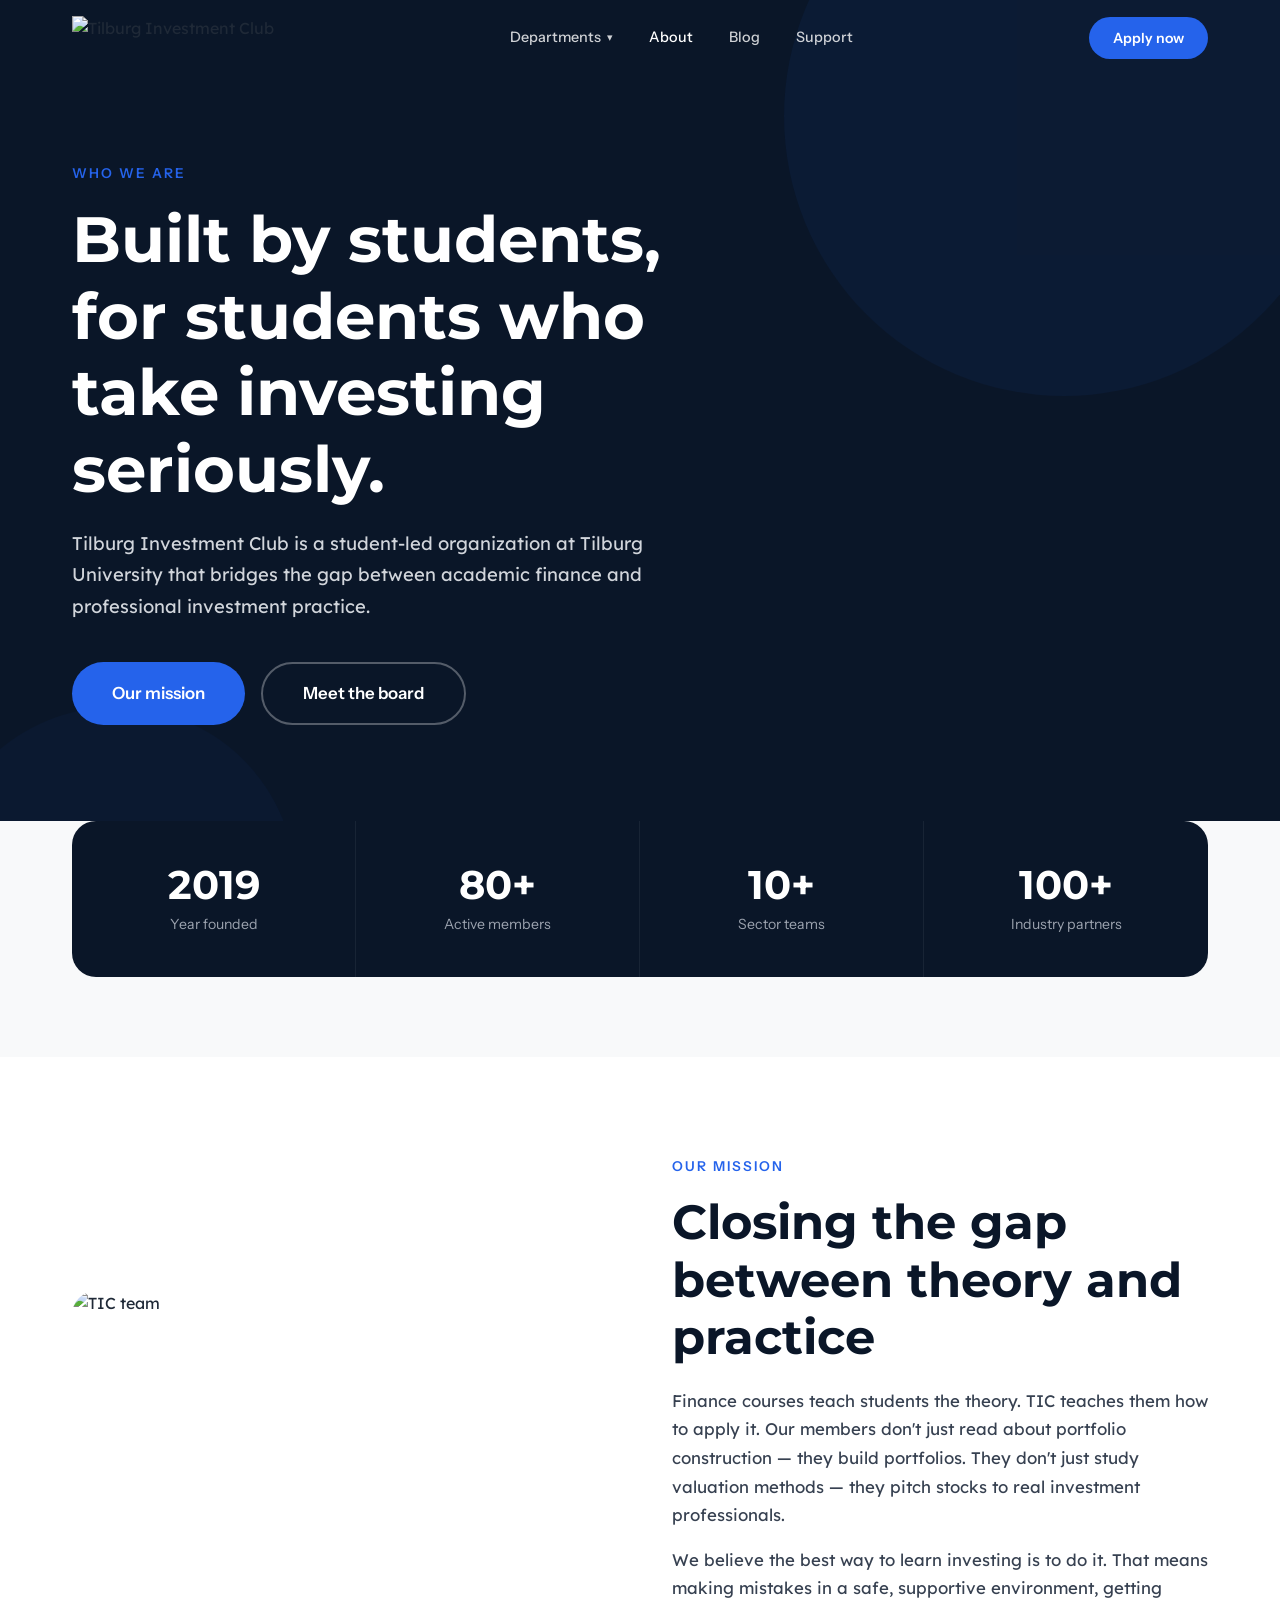
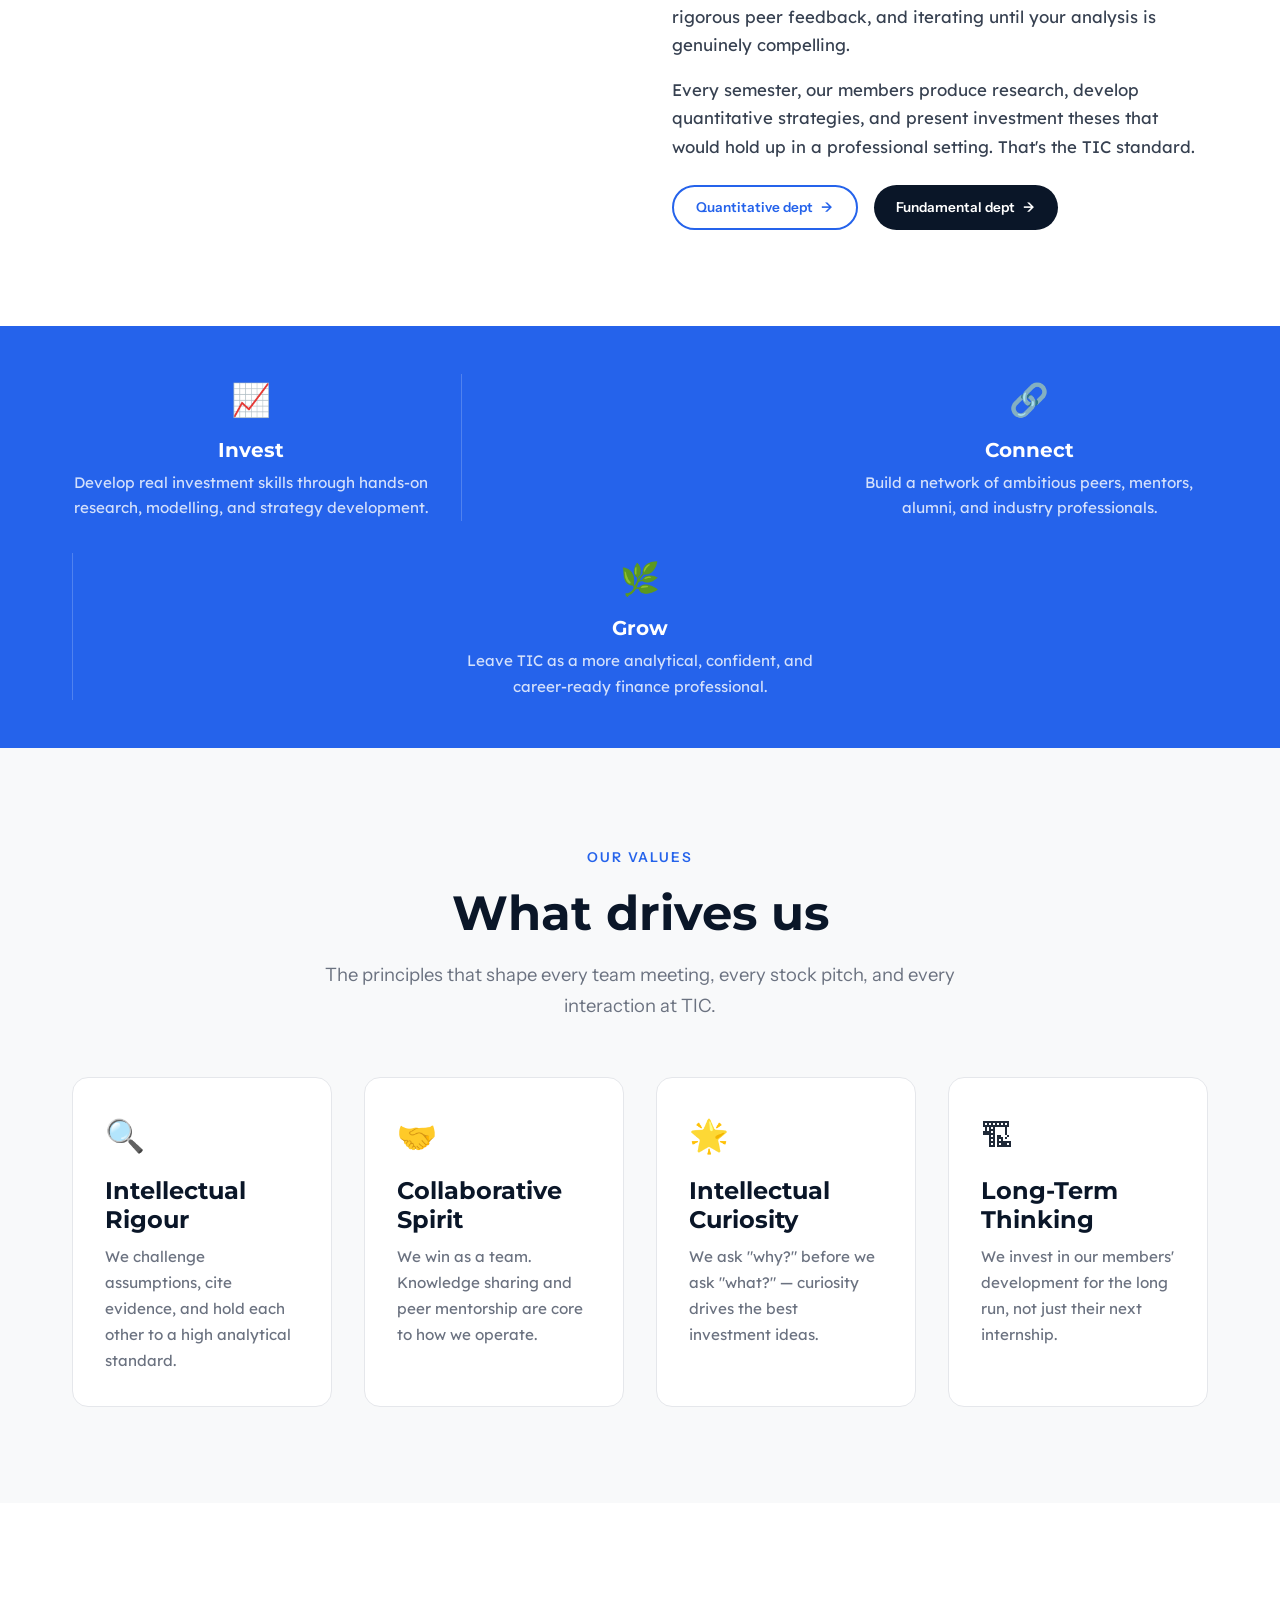
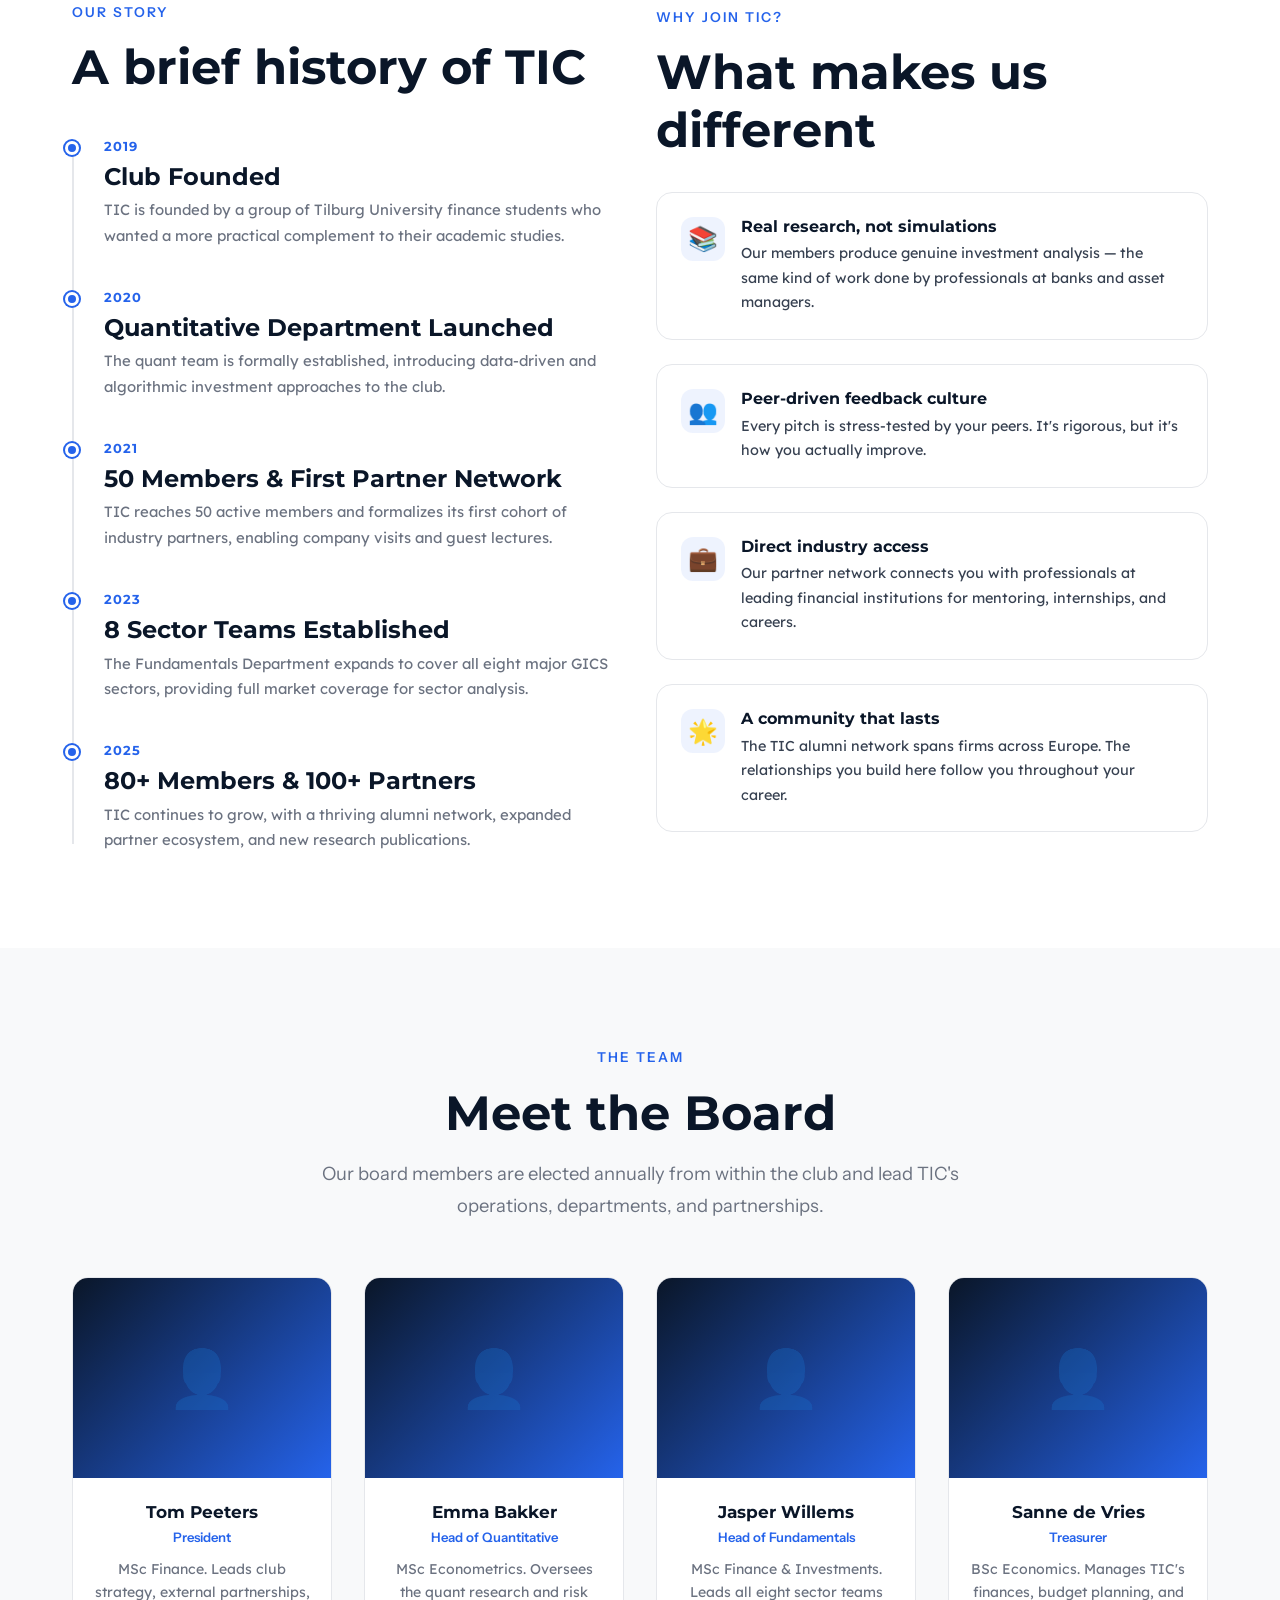
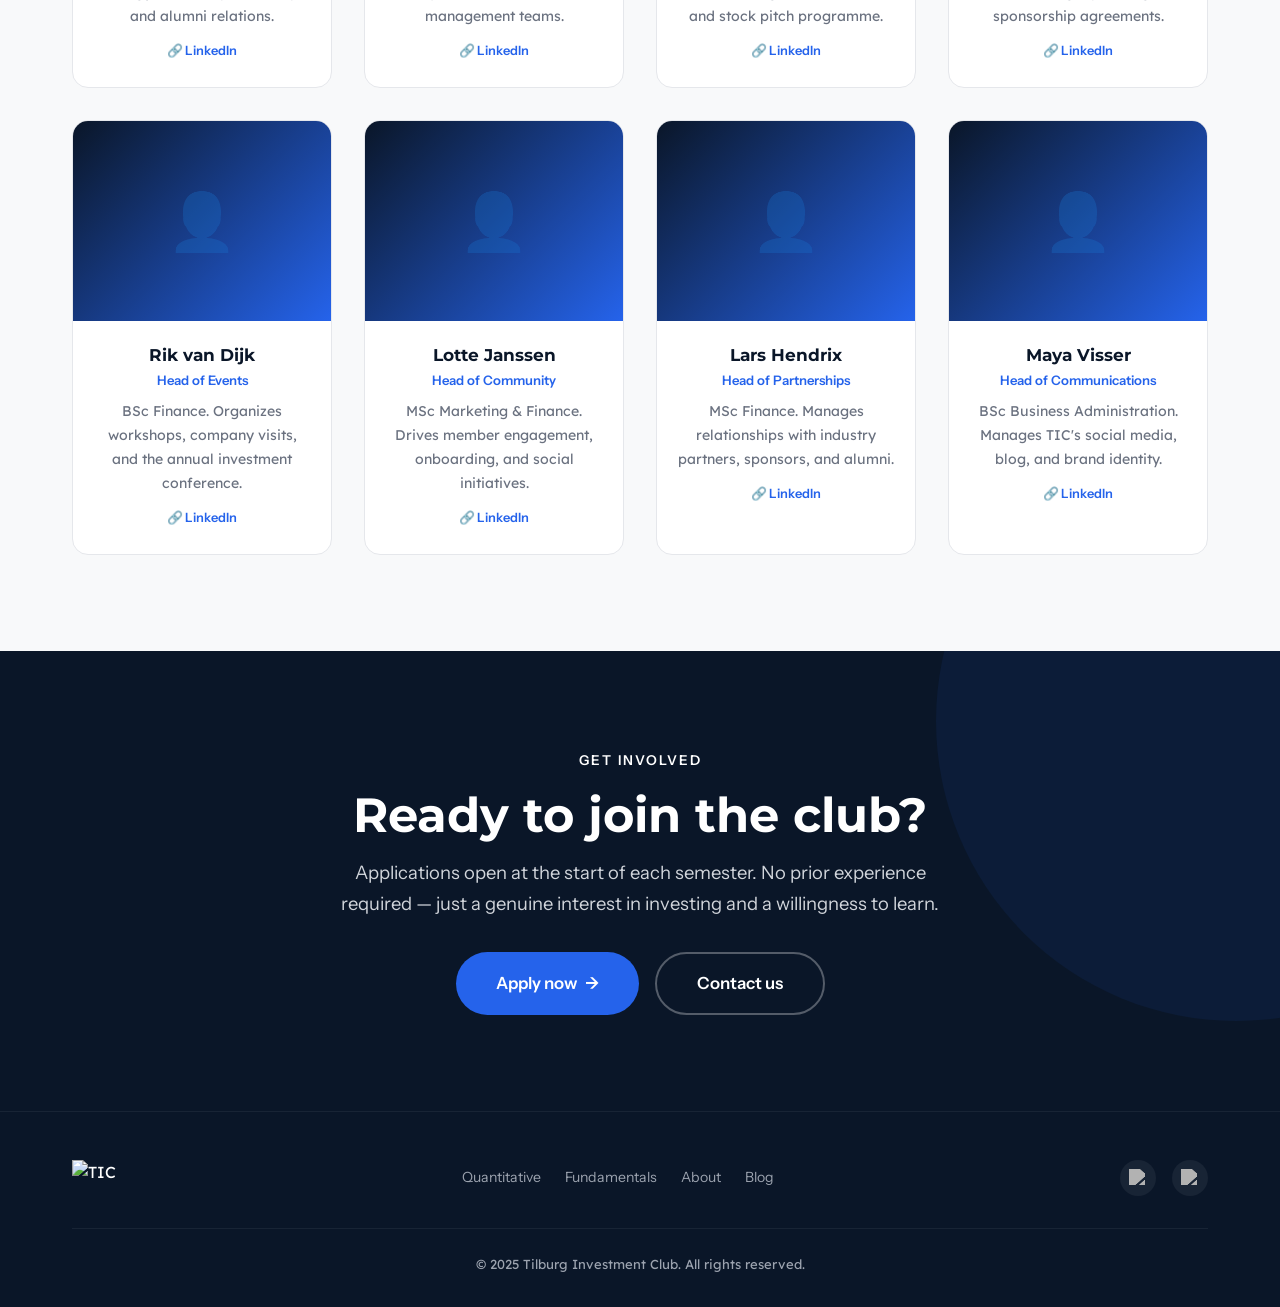
==== about.html @ bc1959e9 "initial website commit" ====
<!DOCTYPE html>
<html lang="en">
<head>
  <meta charset="UTF-8">
  <meta name="viewport" content="width=device-width, initial-scale=1.0">
  <title>About - Tilburg Investment Club</title>
  <meta name="description" content="Learn about Tilburg Investment Club — our mission, values, history, and the board that runs TIC.">
  <link rel="preconnect" href="https://fonts.googleapis.com">
  <link rel="preconnect" href="https://fonts.gstatic.com" crossorigin>
  <link href="https://fonts.googleapis.com/css2?family=Instrument+Sans:wght@400;500;600;700&family=Lexend:wght@300;400;500;600;700&family=Montserrat:wght@400;500;600;700;800;900&display=swap" rel="stylesheet">
  <link rel="stylesheet" href="css/style.css">
  <style>
    /* About-specific */
    .about-hero {
      padding: 10rem 0 6rem;
      background: var(--color-primary);
      position: relative;
      overflow: hidden;
    }
    .about-hero::before {
      content: '';
      position: absolute;
      top: -20%; right: -5%;
      width: 560px; height: 560px;
      border-radius: 50%;
      background: rgba(37,99,235,0.06);
    }
    .about-hero::after {
      content: '';
      position: absolute;
      bottom: -30%; left: -5%;
      width: 360px; height: 360px;
      border-radius: 50%;
      background: rgba(37,99,235,0.04);
    }
    .about-hero .container { position: relative; z-index: 2; }
    .about-hero h1 { color: #fff; max-width: 700px; margin-bottom: 1.25rem; }
    .about-hero .lead { color: var(--color-text-on-dark); font-size: 1.15rem; max-width: 600px; }

    /* Mission strip */
    .mission-strip {
      background: var(--color-accent);
      padding: 3rem 0;
    }
    .mission-grid {
      display: grid;
      grid-template-columns: repeat(3, 1fr);
      gap: 2rem;
    }
    .mission-item {
      text-align: center;
    }
    .mission-item h3 {
      color: #fff;
      font-size: 1.25rem;
      margin-bottom: 0.5rem;
    }
    .mission-item p {
      color: rgba(255,255,255,0.8);
      font-size: 0.95rem;
    }
    .mission-divider {
      width: 1px;
      background: rgba(255,255,255,0.2);
    }

    /* Values */
    .value-card {
      background: var(--color-white);
      border-radius: var(--radius-lg);
      padding: 2rem;
      border: 1px solid var(--color-border);
      transition: all var(--transition);
    }
    .value-card:hover {
      transform: translateY(-3px);
      box-shadow: var(--shadow-lg);
      border-color: rgba(37,99,235,0.15);
    }
    .value-icon {
      font-size: 2rem;
      margin-bottom: 1rem;
    }
    .value-card h4 { margin-bottom: 0.6rem; }
    .value-card p { font-size: 0.95rem; color: var(--color-mid-gray); }

    /* Timeline */
    .timeline {
      position: relative;
      padding-left: 2rem;
    }
    .timeline::before {
      content: '';
      position: absolute;
      left: 0;
      top: 8px;
      bottom: 8px;
      width: 2px;
      background: var(--color-border);
    }
    .timeline-item {
      position: relative;
      padding-bottom: 2.5rem;
    }
    .timeline-item:last-child { padding-bottom: 0; }
    .timeline-dot {
      position: absolute;
      left: -2.45rem;
      top: 4px;
      width: 14px; height: 14px;
      border-radius: 50%;
      background: var(--color-accent);
      border: 3px solid var(--color-white);
      box-shadow: 0 0 0 2px var(--color-accent);
    }
    .timeline-year {
      font-family: var(--font-heading);
      font-size: 0.8rem;
      font-weight: 700;
      text-transform: uppercase;
      letter-spacing: 1px;
      color: var(--color-accent);
      margin-bottom: 0.35rem;
    }
    .timeline-item h4 { margin-bottom: 0.35rem; }
    .timeline-item p { font-size: 0.93rem; color: var(--color-mid-gray); }

    /* Board / Team grid */
    .board-card {
      background: var(--color-white);
      border-radius: var(--radius-lg);
      overflow: hidden;
      border: 1px solid var(--color-border);
      transition: all var(--transition);
      text-align: center;
    }
    .board-card:hover {
      transform: translateY(-4px);
      box-shadow: var(--shadow-xl);
    }
    .board-card-avatar {
      width: 100%;
      height: 200px;
      object-fit: cover;
      background: linear-gradient(135deg, var(--color-primary) 0%, var(--color-accent) 100%);
      display: flex;
      align-items: center;
      justify-content: center;
      font-size: 3.5rem;
      color: rgba(255,255,255,0.3);
    }
    .board-card-body {
      padding: 1.5rem 1.25rem;
    }
    .board-card-body h4 {
      margin-bottom: 0.3rem;
      font-size: 1.05rem;
    }
    .board-card-role {
      font-family: var(--font-ui);
      font-size: 0.82rem;
      font-weight: 600;
      color: var(--color-accent);
      margin-bottom: 0.6rem;
    }
    .board-card-body p {
      font-size: 0.88rem;
      color: var(--color-mid-gray);
    }
    .board-card-linkedin {
      display: inline-flex;
      align-items: center;
      gap: 0.4rem;
      font-family: var(--font-ui);
      font-size: 0.8rem;
      font-weight: 600;
      color: var(--color-accent);
      margin-top: 0.75rem;
      transition: color var(--transition);
    }
    .board-card-linkedin:hover { color: var(--color-accent-hover); }

    /* Stats row */
    .stats-row {
      display: grid;
      grid-template-columns: repeat(4, 1fr);
      gap: 0;
      background: var(--color-primary);
      border-radius: var(--radius-xl);
      overflow: hidden;
    }
    .stat-cell {
      padding: 2.5rem 2rem;
      text-align: center;
      border-right: 1px solid rgba(255,255,255,0.06);
    }
    .stat-cell:last-child { border-right: none; }
    .stat-cell h2 {
      color: #fff;
      font-size: 2.5rem;
      margin-bottom: 0.3rem;
    }
    .stat-cell p {
      font-family: var(--font-ui);
      font-size: 0.88rem;
      color: var(--color-text-light);
    }

    /* FAQ on about page */
    .about-faq-grid {
      display: grid;
      grid-template-columns: 1fr 1fr;
      gap: 2rem;
      align-items: start;
    }

    @media (max-width: 900px) {
      .mission-grid { grid-template-columns: 1fr; gap: 1.5rem; }
      .mission-divider { display: none; }
      .about-faq-grid { grid-template-columns: 1fr; }
      .stats-row { grid-template-columns: repeat(2, 1fr); }
      .stat-cell:nth-child(2) { border-right: none; }
      .stat-cell:nth-child(3) { border-top: 1px solid rgba(255,255,255,0.06); }
    }
    @media (max-width: 600px) {
      .stats-row { grid-template-columns: 1fr; }
      .stat-cell { border-right: none; border-bottom: 1px solid rgba(255,255,255,0.06); }
      .stat-cell:last-child { border-bottom: none; }
    }
  </style>
</head>
<body>

  <!-- Navigation -->
  <nav class="navbar scrolled">
    <div class="container">
      <a href="index.html" class="nav-logo">
        <img src="https://cdn.prod.website-files.com/695e2df7ee8dd9038d569d1b/69770d801072a12ac28bad9b_6bf71abe8759c9ac8caada21c4812571_TIC%20logo%20transparent%20BG.png" alt="Tilburg Investment Club">
      </a>
      <ul class="nav-menu">
        <li class="nav-item">
          <a href="#" class="nav-link">Departments <span class="chevron">&#9662;</span></a>
          <div class="nav-dropdown">
            <div class="dropdown-grid">
              <div class="dropdown-category">
                <div class="dropdown-category-title">Quantitative</div>
                <a href="quantitative.html" class="dropdown-link"><span class="icon">&#128202;</span> Risk Management</a>
                <a href="quantitative.html" class="dropdown-link"><span class="icon">&#128300;</span> Research Hub</a>
              </div>
              <div class="dropdown-category">
                <div class="dropdown-category-title">Fundamental</div>
                <a href="fundamentals.html" class="dropdown-link"><span class="icon">&#127981;</span> Sector Focus</a>
                <a href="fundamentals.html" class="dropdown-link"><span class="icon">&#128200;</span> Stock Pitches</a>
              </div>
              <div class="dropdown-category">
                <div class="dropdown-category-title">Community</div>
                <a href="#" class="dropdown-link"><span class="icon">&#127891;</span> Events</a>
                <a href="#" class="dropdown-link"><span class="icon">&#129309;</span> Membership</a>
              </div>
            </div>
          </div>
        </li>
        <li class="nav-item"><a href="about.html" class="nav-link" style="color:#fff;">About</a></li>
        <li class="nav-item"><a href="blog.html" class="nav-link">Blog</a></li>
        <li class="nav-item"><a href="#" class="nav-link">Support</a></li>
      </ul>
      <div class="nav-actions"><a href="#" class="btn-apply">Apply now</a></div>
      <div class="nav-toggle"><span></span><span></span><span></span></div>
    </div>
  </nav>

  <!-- Hero -->
  <section class="about-hero">
    <div class="container">
      <span class="section-label">Who We Are</span>
      <h1>Built by students, for students who take investing seriously.</h1>
      <p class="lead">Tilburg Investment Club is a student-led organization at Tilburg University that bridges the gap between academic finance and professional investment practice.</p>
      <div style="display:flex; gap:1rem; margin-top:2.5rem; flex-wrap:wrap;">
        <a href="#mission" class="btn btn-primary btn-lg">Our mission</a>
        <a href="#board" class="btn btn-secondary btn-lg">Meet the board</a>
      </div>
    </div>
  </section>

  <!-- Stats row -->
  <section style="padding: 0 0 5rem; background: var(--color-off-white);">
    <div class="container">
      <div class="stats-row">
        <div class="stat-cell">
          <h2>2019</h2>
          <p>Year founded</p>
        </div>
        <div class="stat-cell">
          <h2>80+</h2>
          <p>Active members</p>
        </div>
        <div class="stat-cell">
          <h2>10+</h2>
          <p>Sector teams</p>
        </div>
        <div class="stat-cell">
          <h2>100+</h2>
          <p>Industry partners</p>
        </div>
      </div>
    </div>
  </section>

  <!-- Mission -->
  <section id="mission" class="section">
    <div class="container">
      <div class="dept-overview">
        <div class="dept-overview-img">
          <img src="https://cdn.prod.website-files.com/695e2df7ee8dd9038d569d1b/695e2eaf0eece2474b3d7df4_aaaabefd-ebed-4f27-95ed-2439e6781f04.avif" alt="TIC team">
        </div>
        <div class="dept-overview-text">
          <span class="section-label">Our Mission</span>
          <h2>Closing the gap between theory and practice</h2>
          <p>Finance courses teach students the theory. TIC teaches them how to apply it. Our members don't just read about portfolio construction — they build portfolios. They don't just study valuation methods — they pitch stocks to real investment professionals.</p>
          <p>We believe the best way to learn investing is to do it. That means making mistakes in a safe, supportive environment, getting rigorous peer feedback, and iterating until your analysis is genuinely compelling.</p>
          <p>Every semester, our members produce research, develop quantitative strategies, and present investment theses that would hold up in a professional setting. That's the TIC standard.</p>
          <div style="display:flex; gap:1rem; margin-top:1.5rem;">
            <a href="quantitative.html" class="btn btn-outline btn-sm">Quantitative dept <span class="arrow">&rarr;</span></a>
            <a href="fundamentals.html" class="btn btn-dark btn-sm">Fundamental dept <span class="arrow">&rarr;</span></a>
          </div>
        </div>
      </div>
    </div>
  </section>

  <!-- Mission pillars -->
  <section class="mission-strip">
    <div class="container">
      <div class="mission-grid">
        <div class="mission-item">
          <div style="font-size:2rem; margin-bottom:0.75rem;">&#128200;</div>
          <h3>Invest</h3>
          <p>Develop real investment skills through hands-on research, modelling, and strategy development.</p>
        </div>
        <div class="mission-divider"></div>
        <div class="mission-item">
          <div style="font-size:2rem; margin-bottom:0.75rem;">&#128279;</div>
          <h3>Connect</h3>
          <p>Build a network of ambitious peers, mentors, alumni, and industry professionals.</p>
        </div>
        <div class="mission-divider"></div>
        <div class="mission-item">
          <div style="font-size:2rem; margin-bottom:0.75rem;">&#127807;</div>
          <h3>Grow</h3>
          <p>Leave TIC as a more analytical, confident, and career-ready finance professional.</p>
        </div>
      </div>
    </div>
  </section>

  <!-- Values -->
  <section class="section" style="background: var(--color-off-white);">
    <div class="container">
      <div class="section-header text-center">
        <span class="section-label">Our Values</span>
        <h2>What drives us</h2>
        <p class="subtitle" style="margin: 1rem auto 0;">The principles that shape every team meeting, every stock pitch, and every interaction at TIC.</p>
      </div>
      <div class="grid-4">
        <div class="value-card">
          <div class="value-icon">&#128269;</div>
          <h4>Intellectual Rigour</h4>
          <p>We challenge assumptions, cite evidence, and hold each other to a high analytical standard.</p>
        </div>
        <div class="value-card">
          <div class="value-icon">&#129309;</div>
          <h4>Collaborative Spirit</h4>
          <p>We win as a team. Knowledge sharing and peer mentorship are core to how we operate.</p>
        </div>
        <div class="value-card">
          <div class="value-icon">&#127775;</div>
          <h4>Intellectual Curiosity</h4>
          <p>We ask "why?" before we ask "what?" — curiosity drives the best investment ideas.</p>
        </div>
        <div class="value-card">
          <div class="value-icon">&#127959;</div>
          <h4>Long-Term Thinking</h4>
          <p>We invest in our members' development for the long run, not just their next internship.</p>
        </div>
      </div>
    </div>
  </section>

  <!-- History / Timeline -->
  <section class="section">
    <div class="container">
      <div class="about-faq-grid">
        <div>
          <span class="section-label">Our Story</span>
          <h2 style="margin-bottom:2.5rem;">A brief history of TIC</h2>
          <div class="timeline">
            <div class="timeline-item">
              <div class="timeline-dot"></div>
              <div class="timeline-year">2019</div>
              <h4>Club Founded</h4>
              <p>TIC is founded by a group of Tilburg University finance students who wanted a more practical complement to their academic studies.</p>
            </div>
            <div class="timeline-item">
              <div class="timeline-dot"></div>
              <div class="timeline-year">2020</div>
              <h4>Quantitative Department Launched</h4>
              <p>The quant team is formally established, introducing data-driven and algorithmic investment approaches to the club.</p>
            </div>
            <div class="timeline-item">
              <div class="timeline-dot"></div>
              <div class="timeline-year">2021</div>
              <h4>50 Members &amp; First Partner Network</h4>
              <p>TIC reaches 50 active members and formalizes its first cohort of industry partners, enabling company visits and guest lectures.</p>
            </div>
            <div class="timeline-item">
              <div class="timeline-dot"></div>
              <div class="timeline-year">2023</div>
              <h4>8 Sector Teams Established</h4>
              <p>The Fundamentals Department expands to cover all eight major GICS sectors, providing full market coverage for sector analysis.</p>
            </div>
            <div class="timeline-item">
              <div class="timeline-dot"></div>
              <div class="timeline-year">2025</div>
              <h4>80+ Members &amp; 100+ Partners</h4>
              <p>TIC continues to grow, with a thriving alumni network, expanded partner ecosystem, and new research publications.</p>
            </div>
          </div>
        </div>
        <div>
          <span class="section-label" style="margin-top: 0.5rem; display:block;">Why Join TIC?</span>
          <h2 style="margin-bottom: 2rem;">What makes us different</h2>
          <div style="display:flex; flex-direction:column; gap:1.5rem;">
            <div class="feature-card" style="padding: 1.5rem;">
              <div style="display:flex; gap:1rem; align-items:flex-start;">
                <div class="icon-box" style="flex-shrink:0; width:44px; height:44px;">&#128218;</div>
                <div>
                  <h4 style="font-size:1rem; margin-bottom:0.35rem;">Real research, not simulations</h4>
                  <p style="font-size:0.9rem; margin:0;">Our members produce genuine investment analysis — the same kind of work done by professionals at banks and asset managers.</p>
                </div>
              </div>
            </div>
            <div class="feature-card" style="padding: 1.5rem;">
              <div style="display:flex; gap:1rem; align-items:flex-start;">
                <div class="icon-box" style="flex-shrink:0; width:44px; height:44px;">&#128101;</div>
                <div>
                  <h4 style="font-size:1rem; margin-bottom:0.35rem;">Peer-driven feedback culture</h4>
                  <p style="font-size:0.9rem; margin:0;">Every pitch is stress-tested by your peers. It's rigorous, but it's how you actually improve.</p>
                </div>
              </div>
            </div>
            <div class="feature-card" style="padding: 1.5rem;">
              <div style="display:flex; gap:1rem; align-items:flex-start;">
                <div class="icon-box" style="flex-shrink:0; width:44px; height:44px;">&#128188;</div>
                <div>
                  <h4 style="font-size:1rem; margin-bottom:0.35rem;">Direct industry access</h4>
                  <p style="font-size:0.9rem; margin:0;">Our partner network connects you with professionals at leading financial institutions for mentoring, internships, and careers.</p>
                </div>
              </div>
            </div>
            <div class="feature-card" style="padding: 1.5rem;">
              <div style="display:flex; gap:1rem; align-items:flex-start;">
                <div class="icon-box" style="flex-shrink:0; width:44px; height:44px;">&#127775;</div>
                <div>
                  <h4 style="font-size:1rem; margin-bottom:0.35rem;">A community that lasts</h4>
                  <p style="font-size:0.9rem; margin:0;">The TIC alumni network spans firms across Europe. The relationships you build here follow you throughout your career.</p>
                </div>
              </div>
            </div>
          </div>
        </div>
      </div>
    </div>
  </section>

  <!-- Board -->
  <section id="board" class="section" style="background: var(--color-off-white);">
    <div class="container">
      <div class="section-header text-center">
        <span class="section-label">The Team</span>
        <h2>Meet the Board</h2>
        <p class="subtitle" style="margin:1rem auto 0;">Our board members are elected annually from within the club and lead TIC's operations, departments, and partnerships.</p>
      </div>
      <div class="grid-4">
        <div class="board-card">
          <div class="board-card-avatar">&#128100;</div>
          <div class="board-card-body">
            <h4>Tom Peeters</h4>
            <div class="board-card-role">President</div>
            <p>MSc Finance. Leads club strategy, external partnerships, and alumni relations.</p>
            <a href="#" class="board-card-linkedin">&#128279; LinkedIn</a>
          </div>
        </div>
        <div class="board-card">
          <div class="board-card-avatar">&#128100;</div>
          <div class="board-card-body">
            <h4>Emma Bakker</h4>
            <div class="board-card-role">Head of Quantitative</div>
            <p>MSc Econometrics. Oversees the quant research and risk management teams.</p>
            <a href="#" class="board-card-linkedin">&#128279; LinkedIn</a>
          </div>
        </div>
        <div class="board-card">
          <div class="board-card-avatar">&#128100;</div>
          <div class="board-card-body">
            <h4>Jasper Willems</h4>
            <div class="board-card-role">Head of Fundamentals</div>
            <p>MSc Finance &amp; Investments. Leads all eight sector teams and stock pitch programme.</p>
            <a href="#" class="board-card-linkedin">&#128279; LinkedIn</a>
          </div>
        </div>
        <div class="board-card">
          <div class="board-card-avatar">&#128100;</div>
          <div class="board-card-body">
            <h4>Sanne de Vries</h4>
            <div class="board-card-role">Treasurer</div>
            <p>BSc Economics. Manages TIC's finances, budget planning, and sponsorship agreements.</p>
            <a href="#" class="board-card-linkedin">&#128279; LinkedIn</a>
          </div>
        </div>
        <div class="board-card">
          <div class="board-card-avatar">&#128100;</div>
          <div class="board-card-body">
            <h4>Rik van Dijk</h4>
            <div class="board-card-role">Head of Events</div>
            <p>BSc Finance. Organizes workshops, company visits, and the annual investment conference.</p>
            <a href="#" class="board-card-linkedin">&#128279; LinkedIn</a>
          </div>
        </div>
        <div class="board-card">
          <div class="board-card-avatar">&#128100;</div>
          <div class="board-card-body">
            <h4>Lotte Janssen</h4>
            <div class="board-card-role">Head of Community</div>
            <p>MSc Marketing &amp; Finance. Drives member engagement, onboarding, and social initiatives.</p>
            <a href="#" class="board-card-linkedin">&#128279; LinkedIn</a>
          </div>
        </div>
        <div class="board-card">
          <div class="board-card-avatar">&#128100;</div>
          <div class="board-card-body">
            <h4>Lars Hendrix</h4>
            <div class="board-card-role">Head of Partnerships</div>
            <p>MSc Finance. Manages relationships with industry partners, sponsors, and alumni.</p>
            <a href="#" class="board-card-linkedin">&#128279; LinkedIn</a>
          </div>
        </div>
        <div class="board-card">
          <div class="board-card-avatar">&#128100;</div>
          <div class="board-card-body">
            <h4>Maya Visser</h4>
            <div class="board-card-role">Head of Communications</div>
            <p>BSc Business Administration. Manages TIC's social media, blog, and brand identity.</p>
            <a href="#" class="board-card-linkedin">&#128279; LinkedIn</a>
          </div>
        </div>
      </div>
    </div>
  </section>

  <!-- Contact / Join CTA -->
  <section class="section cta-section text-white">
    <div class="container">
      <div class="cta-content text-center">
        <span class="section-label">Get Involved</span>
        <h2>Ready to join the club?</h2>
        <p class="subtitle" style="margin:0.75rem auto 0;">Applications open at the start of each semester. No prior experience required — just a genuine interest in investing and a willingness to learn.</p>
        <div style="display:flex; gap:1rem; justify-content:center; margin-top:2rem; flex-wrap:wrap;">
          <a href="#" class="btn btn-primary btn-lg">Apply now <span class="arrow">&rarr;</span></a>
          <a href="mailto:tilburginvestmentclub@gmail.com" class="btn btn-secondary btn-lg">Contact us</a>
        </div>
      </div>
    </div>
  </section>

  <!-- Footer -->
  <footer class="footer text-white">
    <div class="container">
      <div class="footer-content">
        <a href="index.html" class="footer-logo">
          <img src="https://cdn.prod.website-files.com/695e2df7ee8dd9038d569d1b/69770d801072a12ac28bad9b_6bf71abe8759c9ac8caada21c4812571_TIC%20logo%20transparent%20BG.png" alt="TIC">
        </a>
        <div class="footer-links">
          <a href="quantitative.html">Quantitative</a>
          <a href="fundamentals.html">Fundamentals</a>
          <a href="about.html">About</a>
          <a href="blog.html">Blog</a>
        </div>
        <div class="footer-social">
          <a href="https://www.linkedin.com/company/tilburg-investment-club" target="_blank" rel="noopener">
            <img src="https://cdn.prod.website-files.com/695e2df7ee8dd9038d569d1b/6995628a322a25ea661fc9a4_linkedin-svgrepo-com%20(2).svg" alt="LinkedIn">
          </a>
          <a href="mailto:tilburginvestmentclub@gmail.com">
            <img src="https://cdn.prod.website-files.com/695e2df7ee8dd9038d569d1b/69956264ce5367b9f816bc97_email-1-svgrepo-com%20(1).svg" alt="Email">
          </a>
        </div>
      </div>
      <div class="footer-bottom">
        <p>&copy; 2025 Tilburg Investment Club. All rights reserved.</p>
      </div>
    </div>
  </footer>

  <script src="js/main.js"></script>
</body>
</html>
---- css/style.css ----
/* ============================================
   Tilburg Investment Club - Main Stylesheet
   ============================================ */

/* CSS Reset & Base */
*, *::before, *::after {
  margin: 0;
  padding: 0;
  box-sizing: border-box;
}

:root {
  --color-primary: #0a1628;
  --color-primary-light: #111d32;
  --color-accent: #2563eb;
  --color-accent-hover: #1d4ed8;
  --color-accent-light: #3b82f6;
  --color-white: #ffffff;
  --color-off-white: #f8f9fa;
  --color-light-gray: #e9ecef;
  --color-mid-gray: #6b7280;
  --color-dark-gray: #374151;
  --color-text: #1f2937;
  --color-text-light: #9ca3af;
  --color-text-on-dark: #d1d5db;
  --color-border: #e5e7eb;
  --color-card-dark: #141e30;
  --color-success: #10b981;

  --font-heading: 'Montserrat', sans-serif;
  --font-body: 'Lexend', sans-serif;
  --font-ui: 'Instrument Sans', sans-serif;

  --shadow-sm: 0 1px 2px rgba(0, 0, 0, 0.05);
  --shadow-md: 0 4px 6px -1px rgba(0, 0, 0, 0.1), 0 2px 4px -2px rgba(0, 0, 0, 0.1);
  --shadow-lg: 0 10px 15px -3px rgba(0, 0, 0, 0.1), 0 4px 6px -4px rgba(0, 0, 0, 0.1);
  --shadow-xl: 0 20px 25px -5px rgba(0, 0, 0, 0.1), 0 8px 10px -6px rgba(0, 0, 0, 0.1);

  --radius-sm: 8px;
  --radius-md: 12px;
  --radius-lg: 16px;
  --radius-xl: 24px;
  --radius-full: 9999px;

  --transition: 0.3s ease;
  --max-width: 1200px;
}

html {
  scroll-behavior: smooth;
  font-size: 16px;
}

body {
  font-family: var(--font-body);
  color: var(--color-text);
  line-height: 1.6;
  background: var(--color-white);
  -webkit-font-smoothing: antialiased;
  -moz-osx-font-smoothing: grayscale;
}

a {
  text-decoration: none;
  color: inherit;
  transition: color var(--transition);
}

img {
  max-width: 100%;
  height: auto;
  display: block;
}

ul, ol {
  list-style: none;
}

/* ============================================
   Typography
   ============================================ */
h1, h2, h3, h4, h5, h6 {
  font-family: var(--font-heading);
  font-weight: 700;
  line-height: 1.2;
  color: var(--color-primary);
}

h1 { font-size: clamp(2.5rem, 5vw, 4rem); }
h2 { font-size: clamp(2rem, 4vw, 3rem); }
h3 { font-size: clamp(1.5rem, 3vw, 2rem); }
h4 { font-size: clamp(1.25rem, 2vw, 1.5rem); }

p {
  font-size: 1.05rem;
  line-height: 1.7;
  color: var(--color-dark-gray);
}

.text-white h1, .text-white h2, .text-white h3, .text-white h4,
.text-white p, .text-white a, .text-white li, .text-white span {
  color: var(--color-white);
}

.text-white p, .text-white .subtitle {
  color: var(--color-text-on-dark);
}

/* ============================================
   Layout Utilities
   ============================================ */
.container {
  width: 100%;
  max-width: var(--max-width);
  margin: 0 auto;
  padding: 0 2rem;
}

.section {
  padding: 6rem 0;
}

.section-sm {
  padding: 4rem 0;
}

.grid-2 {
  display: grid;
  grid-template-columns: repeat(2, 1fr);
  gap: 2rem;
}

.grid-3 {
  display: grid;
  grid-template-columns: repeat(3, 1fr);
  gap: 2rem;
}

.grid-4 {
  display: grid;
  grid-template-columns: repeat(4, 1fr);
  gap: 2rem;
}

.flex-center {
  display: flex;
  align-items: center;
  justify-content: center;
}

.flex-between {
  display: flex;
  align-items: center;
  justify-content: space-between;
}

.text-center {
  text-align: center;
}

.subtitle {
  font-family: var(--font-ui);
  font-size: 1.15rem;
  color: var(--color-mid-gray);
  max-width: 640px;
}

.section-label {
  font-family: var(--font-ui);
  font-size: 0.85rem;
  font-weight: 600;
  text-transform: uppercase;
  letter-spacing: 2px;
  color: var(--color-accent);
  margin-bottom: 1rem;
  display: inline-block;
}

.section-header {
  margin-bottom: 3.5rem;
}

.section-header .subtitle {
  margin-top: 1rem;
}

/* ============================================
   Buttons
   ============================================ */
.btn {
  display: inline-flex;
  align-items: center;
  gap: 0.5rem;
  font-family: var(--font-ui);
  font-size: 0.95rem;
  font-weight: 600;
  padding: 0.85rem 2rem;
  border-radius: var(--radius-full);
  border: none;
  cursor: pointer;
  transition: all var(--transition);
  white-space: nowrap;
}

.btn-primary {
  background: var(--color-accent);
  color: var(--color-white);
}

.btn-primary:hover {
  background: var(--color-accent-hover);
  transform: translateY(-1px);
  box-shadow: var(--shadow-lg);
}

.btn-secondary {
  background: transparent;
  color: var(--color-white);
  border: 2px solid rgba(255, 255, 255, 0.3);
}

.btn-secondary:hover {
  border-color: var(--color-white);
  background: rgba(255, 255, 255, 0.1);
}

.btn-outline {
  background: transparent;
  color: var(--color-accent);
  border: 2px solid var(--color-accent);
}

.btn-outline:hover {
  background: var(--color-accent);
  color: var(--color-white);
}

.btn-dark {
  background: var(--color-primary);
  color: var(--color-white);
}

.btn-dark:hover {
  background: var(--color-primary-light);
  transform: translateY(-1px);
  box-shadow: var(--shadow-lg);
}

.btn-sm {
  padding: 0.6rem 1.4rem;
  font-size: 0.85rem;
}

.btn-lg {
  padding: 1rem 2.5rem;
  font-size: 1.05rem;
}

.btn .arrow {
  transition: transform var(--transition);
}

.btn:hover .arrow {
  transform: translateX(4px);
}

/* ============================================
   Navigation
   ============================================ */
.navbar {
  position: fixed;
  top: 0;
  left: 0;
  right: 0;
  z-index: 1000;
  padding: 1rem 0;
  transition: all var(--transition);
  background: transparent;
}

.navbar.scrolled {
  background: rgba(10, 22, 40, 0.95);
  backdrop-filter: blur(20px);
  padding: 0.75rem 0;
  box-shadow: 0 4px 30px rgba(0, 0, 0, 0.15);
}

.navbar .container {
  display: flex;
  align-items: center;
  justify-content: space-between;
}

.nav-logo img {
  height: 44px;
  width: auto;
}

.nav-menu {
  display: flex;
  align-items: center;
  gap: 0.25rem;
}

.nav-item {
  position: relative;
}

.nav-link {
  font-family: var(--font-ui);
  font-size: 0.9rem;
  font-weight: 500;
  color: rgba(255, 255, 255, 0.8);
  padding: 0.6rem 1rem;
  border-radius: var(--radius-sm);
  transition: all var(--transition);
  display: flex;
  align-items: center;
  gap: 0.35rem;
}

.nav-link:hover {
  color: var(--color-white);
  background: rgba(255, 255, 255, 0.08);
}

.nav-link .chevron {
  font-size: 0.7rem;
  transition: transform var(--transition);
}

.nav-item:hover .chevron {
  transform: rotate(180deg);
}

.nav-dropdown {
  position: absolute;
  top: calc(100% + 0.5rem);
  left: 50%;
  transform: translateX(-50%) translateY(8px);
  background: var(--color-white);
  border-radius: var(--radius-lg);
  box-shadow: var(--shadow-xl);
  padding: 1.5rem;
  min-width: 560px;
  opacity: 0;
  visibility: hidden;
  transition: all 0.25s ease;
  border: 1px solid var(--color-border);
}

.nav-item:hover .nav-dropdown {
  opacity: 1;
  visibility: visible;
  transform: translateX(-50%) translateY(0);
}

.dropdown-grid {
  display: grid;
  grid-template-columns: repeat(3, 1fr);
  gap: 0.5rem;
}

.dropdown-category {
  padding: 0.75rem;
}

.dropdown-category-title {
  font-family: var(--font-heading);
  font-size: 0.75rem;
  font-weight: 700;
  text-transform: uppercase;
  letter-spacing: 1.5px;
  color: var(--color-mid-gray);
  margin-bottom: 0.75rem;
  padding-bottom: 0.5rem;
  border-bottom: 1px solid var(--color-border);
}

.dropdown-link {
  display: flex;
  align-items: center;
  gap: 0.6rem;
  padding: 0.5rem 0.6rem;
  border-radius: var(--radius-sm);
  font-family: var(--font-ui);
  font-size: 0.88rem;
  font-weight: 500;
  color: var(--color-text);
  transition: all var(--transition);
}

.dropdown-link:hover {
  background: var(--color-off-white);
  color: var(--color-accent);
}

.dropdown-link .icon {
  width: 32px;
  height: 32px;
  border-radius: var(--radius-sm);
  background: var(--color-off-white);
  display: flex;
  align-items: center;
  justify-content: center;
  font-size: 1rem;
  flex-shrink: 0;
}

.nav-actions {
  display: flex;
  align-items: center;
  gap: 0.75rem;
}

.btn-apply {
  background: var(--color-accent);
  color: var(--color-white);
  font-family: var(--font-ui);
  font-size: 0.88rem;
  font-weight: 600;
  padding: 0.6rem 1.5rem;
  border-radius: var(--radius-full);
  border: none;
  cursor: pointer;
  transition: all var(--transition);
}

.btn-apply:hover {
  background: var(--color-accent-hover);
  transform: translateY(-1px);
  box-shadow: 0 4px 12px rgba(37, 99, 235, 0.4);
}

/* Mobile Nav */
.nav-toggle {
  display: none;
  flex-direction: column;
  gap: 5px;
  cursor: pointer;
  padding: 0.5rem;
  z-index: 1001;
}

.nav-toggle span {
  display: block;
  width: 24px;
  height: 2px;
  background: var(--color-white);
  transition: all var(--transition);
  border-radius: 2px;
}

.nav-toggle.active span:nth-child(1) {
  transform: rotate(45deg) translate(5px, 5px);
}

.nav-toggle.active span:nth-child(2) {
  opacity: 0;
}

.nav-toggle.active span:nth-child(3) {
  transform: rotate(-45deg) translate(5px, -5px);
}

/* ============================================
   Hero Section
   ============================================ */
.hero {
  position: relative;
  min-height: 100vh;
  display: flex;
  align-items: center;
  background: var(--color-primary);
  overflow: hidden;
}

.hero-bg {
  position: absolute;
  inset: 0;
  z-index: 1;
}

.hero-bg img {
  width: 100%;
  height: 100%;
  object-fit: cover;
  opacity: 0.35;
}

.hero-bg::after {
  content: '';
  position: absolute;
  inset: 0;
  background: linear-gradient(
    135deg,
    rgba(10, 22, 40, 0.92) 0%,
    rgba(10, 22, 40, 0.7) 50%,
    rgba(10, 22, 40, 0.85) 100%
  );
}

.hero .container {
  position: relative;
  z-index: 2;
}

.hero-content {
  max-width: 700px;
  padding: 8rem 0 6rem;
}

.hero h1 {
  color: var(--color-white);
  margin-bottom: 1.5rem;
  font-weight: 800;
  letter-spacing: -1px;
}

.hero p {
  color: var(--color-text-on-dark);
  font-size: 1.2rem;
  margin-bottom: 2.5rem;
  max-width: 560px;
}

.hero-buttons {
  display: flex;
  gap: 1rem;
  flex-wrap: wrap;
}

.hero-stats {
  display: flex;
  gap: 3rem;
  margin-top: 4rem;
  padding-top: 2rem;
  border-top: 1px solid rgba(255, 255, 255, 0.12);
}

.hero-stat h3 {
  color: var(--color-white);
  font-size: 2rem;
  margin-bottom: 0.25rem;
}

.hero-stat p {
  font-size: 0.9rem;
  color: var(--color-text-light);
  margin-bottom: 0;
}

/* ============================================
   Cards
   ============================================ */
.card {
  background: var(--color-white);
  border-radius: var(--radius-lg);
  overflow: hidden;
  transition: all var(--transition);
  border: 1px solid var(--color-border);
}

.card:hover {
  transform: translateY(-4px);
  box-shadow: var(--shadow-xl);
}

.card-img {
  width: 100%;
  height: 220px;
  object-fit: cover;
}

.card-body {
  padding: 1.75rem;
}

.card-body h4 {
  margin-bottom: 0.75rem;
}

.card-body p {
  font-size: 0.95rem;
  color: var(--color-mid-gray);
  margin-bottom: 1.25rem;
}

.card-tag {
  display: inline-block;
  font-family: var(--font-ui);
  font-size: 0.78rem;
  font-weight: 600;
  padding: 0.3rem 0.75rem;
  border-radius: var(--radius-full);
  background: rgba(37, 99, 235, 0.08);
  color: var(--color-accent);
}

/* Dark Cards */
.card-dark {
  background: var(--color-card-dark);
  border: 1px solid rgba(255, 255, 255, 0.06);
}

.card-dark:hover {
  border-color: rgba(255, 255, 255, 0.12);
}

.card-dark h4 {
  color: var(--color-white);
}

.card-dark p {
  color: var(--color-text-on-dark);
}

/* Feature Card */
.feature-card {
  padding: 2rem;
  border-radius: var(--radius-lg);
  background: var(--color-white);
  border: 1px solid var(--color-border);
  transition: all var(--transition);
}

.feature-card:hover {
  transform: translateY(-4px);
  box-shadow: var(--shadow-xl);
  border-color: rgba(37, 99, 235, 0.2);
}

.feature-card .icon-box {
  width: 56px;
  height: 56px;
  border-radius: var(--radius-md);
  background: rgba(37, 99, 235, 0.08);
  display: flex;
  align-items: center;
  justify-content: center;
  font-size: 1.5rem;
  margin-bottom: 1.25rem;
}

.feature-card h4 {
  margin-bottom: 0.75rem;
}

.feature-card p {
  font-size: 0.95rem;
}

/* Team Card */
.team-card {
  background: var(--color-white);
  border-radius: var(--radius-lg);
  overflow: hidden;
  border: 1px solid var(--color-border);
  transition: all var(--transition);
}

.team-card:hover {
  transform: translateY(-4px);
  box-shadow: var(--shadow-xl);
}

.team-card-header {
  padding: 2rem 2rem 1.5rem;
  position: relative;
}

.team-card-icon {
  width: 64px;
  height: 64px;
  border-radius: var(--radius-md);
  display: flex;
  align-items: center;
  justify-content: center;
  font-size: 1.75rem;
  margin-bottom: 1rem;
}

.team-card-header h3 {
  margin-bottom: 0.5rem;
}

.team-card-header p {
  font-size: 0.95rem;
  color: var(--color-mid-gray);
}

.team-card-body {
  padding: 0 2rem 2rem;
}

.team-card-body ul {
  display: flex;
  flex-direction: column;
  gap: 0.6rem;
}

.team-card-body li {
  display: flex;
  align-items: center;
  gap: 0.6rem;
  font-size: 0.95rem;
  color: var(--color-dark-gray);
}

.team-card-body li .check {
  color: var(--color-success);
  font-weight: bold;
  flex-shrink: 0;
}

.team-card-footer {
  padding: 1.25rem 2rem;
  border-top: 1px solid var(--color-border);
  background: var(--color-off-white);
}

/* Sector Card */
.sector-card {
  background: var(--color-white);
  border-radius: var(--radius-lg);
  padding: 2rem;
  border: 1px solid var(--color-border);
  transition: all var(--transition);
  position: relative;
  overflow: hidden;
}

.sector-card::before {
  content: '';
  position: absolute;
  top: 0;
  left: 0;
  right: 0;
  height: 4px;
  background: var(--color-accent);
  transform: scaleX(0);
  transition: transform var(--transition);
}

.sector-card:hover {
  transform: translateY(-4px);
  box-shadow: var(--shadow-xl);
}

.sector-card:hover::before {
  transform: scaleX(1);
}

.sector-card .sector-icon {
  width: 52px;
  height: 52px;
  border-radius: var(--radius-md);
  display: flex;
  align-items: center;
  justify-content: center;
  font-size: 1.5rem;
  margin-bottom: 1.25rem;
}

.sector-card h4 {
  margin-bottom: 0.5rem;
}

.sector-card p {
  font-size: 0.9rem;
  color: var(--color-mid-gray);
  margin-bottom: 1rem;
}

.sector-card .sector-tags {
  display: flex;
  flex-wrap: wrap;
  gap: 0.4rem;
}

.sector-tag {
  font-family: var(--font-ui);
  font-size: 0.72rem;
  font-weight: 500;
  padding: 0.25rem 0.6rem;
  border-radius: var(--radius-full);
  background: var(--color-off-white);
  color: var(--color-mid-gray);
  border: 1px solid var(--color-border);
}

/* ============================================
   Testimonials
   ============================================ */
.testimonial-card {
  background: var(--color-card-dark);
  border-radius: var(--radius-lg);
  padding: 2rem;
  border: 1px solid rgba(255, 255, 255, 0.06);
  transition: all var(--transition);
}

.testimonial-card:hover {
  border-color: rgba(255, 255, 255, 0.12);
  transform: translateY(-2px);
}

.testimonial-card .quote {
  font-size: 1rem;
  color: var(--color-text-on-dark);
  line-height: 1.7;
  margin-bottom: 1.5rem;
  font-style: italic;
}

.testimonial-author {
  display: flex;
  align-items: center;
  gap: 0.75rem;
}

.testimonial-avatar {
  width: 44px;
  height: 44px;
  border-radius: 50%;
  object-fit: cover;
  background: rgba(255, 255, 255, 0.1);
}

.testimonial-info h5 {
  color: var(--color-white);
  font-family: var(--font-ui);
  font-size: 0.9rem;
  font-weight: 600;
}

.testimonial-info p {
  color: var(--color-text-light);
  font-size: 0.8rem;
}

/* ============================================
   Partners Rolling
   ============================================ */
.partners-section {
  padding: 3rem 0;
  background: var(--color-off-white);
  overflow: hidden;
}

.partners-track {
  display: flex;
  animation: scroll-partners 30s linear infinite;
  gap: 4rem;
  width: max-content;
}

.partners-track:hover {
  animation-play-state: paused;
}

.partner-logo {
  height: 36px;
  opacity: 0.5;
  filter: grayscale(100%);
  transition: all var(--transition);
  flex-shrink: 0;
}

.partner-logo:hover {
  opacity: 1;
  filter: grayscale(0%);
}

@keyframes scroll-partners {
  0% { transform: translateX(0); }
  100% { transform: translateX(-50%); }
}

/* ============================================
   FAQ Section
   ============================================ */
.faq-item {
  border: 1px solid var(--color-border);
  border-radius: var(--radius-md);
  margin-bottom: 0.75rem;
  overflow: hidden;
  transition: all var(--transition);
}

.faq-item:hover {
  border-color: rgba(37, 99, 235, 0.2);
}

.faq-question {
  width: 100%;
  display: flex;
  align-items: center;
  justify-content: space-between;
  padding: 1.25rem 1.5rem;
  background: none;
  border: none;
  cursor: pointer;
  font-family: var(--font-ui);
  font-size: 1rem;
  font-weight: 600;
  color: var(--color-text);
  text-align: left;
}

.faq-question .faq-icon {
  font-size: 1.25rem;
  transition: transform var(--transition);
  color: var(--color-accent);
  flex-shrink: 0;
  margin-left: 1rem;
}

.faq-item.active .faq-icon {
  transform: rotate(45deg);
}

.faq-answer {
  max-height: 0;
  overflow: hidden;
  transition: max-height 0.35s ease;
}

.faq-answer-inner {
  padding: 0 1.5rem 1.25rem;
  color: var(--color-mid-gray);
  font-size: 0.95rem;
  line-height: 1.7;
}

/* ============================================
   CTA / Newsletter Section
   ============================================ */
.cta-section {
  background: var(--color-primary);
  position: relative;
  overflow: hidden;
}

.cta-section::before {
  content: '';
  position: absolute;
  top: -50%;
  right: -20%;
  width: 600px;
  height: 600px;
  border-radius: 50%;
  background: rgba(37, 99, 235, 0.08);
}

.cta-content {
  position: relative;
  z-index: 2;
  max-width: 600px;
  margin: 0 auto;
}

.newsletter-form {
  display: flex;
  gap: 0.75rem;
  margin-top: 2rem;
}

.newsletter-form input {
  flex: 1;
  padding: 0.85rem 1.25rem;
  border-radius: var(--radius-full);
  border: 1px solid rgba(255, 255, 255, 0.15);
  background: rgba(255, 255, 255, 0.06);
  color: var(--color-white);
  font-family: var(--font-body);
  font-size: 0.95rem;
  outline: none;
  transition: border-color var(--transition);
}

.newsletter-form input::placeholder {
  color: var(--color-text-light);
}

.newsletter-form input:focus {
  border-color: var(--color-accent);
}

/* ============================================
   Footer
   ============================================ */
.footer {
  background: var(--color-primary);
  border-top: 1px solid rgba(255, 255, 255, 0.06);
  padding: 3rem 0 2rem;
}

.footer-content {
  display: flex;
  align-items: center;
  justify-content: space-between;
}

.footer-logo img {
  height: 36px;
}

.footer-links {
  display: flex;
  align-items: center;
  gap: 1.5rem;
}

.footer-links a {
  color: var(--color-text-light);
  font-family: var(--font-ui);
  font-size: 0.88rem;
  transition: color var(--transition);
  display: flex;
  align-items: center;
  gap: 0.4rem;
}

.footer-links a:hover {
  color: var(--color-white);
}

.footer-social {
  display: flex;
  align-items: center;
  gap: 1rem;
}

.footer-social a {
  width: 36px;
  height: 36px;
  border-radius: 50%;
  background: rgba(255, 255, 255, 0.06);
  display: flex;
  align-items: center;
  justify-content: center;
  transition: all var(--transition);
}

.footer-social a:hover {
  background: rgba(255, 255, 255, 0.12);
}

.footer-social img {
  width: 18px;
  height: 18px;
  filter: brightness(0) invert(0.7);
}

.footer-bottom {
  margin-top: 2rem;
  padding-top: 1.5rem;
  border-top: 1px solid rgba(255, 255, 255, 0.06);
  text-align: center;
}

.footer-bottom p {
  font-size: 0.82rem;
  color: var(--color-text-light);
}

/* ============================================
   Department Page Hero
   ============================================ */
.dept-hero {
  padding: 10rem 0 5rem;
  background: var(--color-primary);
  position: relative;
  overflow: hidden;
}

.dept-hero::before {
  content: '';
  position: absolute;
  top: -30%;
  right: -10%;
  width: 500px;
  height: 500px;
  border-radius: 50%;
  background: rgba(37, 99, 235, 0.06);
}

.dept-hero::after {
  content: '';
  position: absolute;
  bottom: -40%;
  left: -10%;
  width: 400px;
  height: 400px;
  border-radius: 50%;
  background: rgba(37, 99, 235, 0.04);
}

.dept-hero .container {
  position: relative;
  z-index: 2;
}

.dept-hero h1 {
  color: var(--color-white);
  margin-bottom: 1.5rem;
}

.dept-hero .subtitle {
  color: var(--color-text-on-dark);
  font-size: 1.2rem;
  max-width: 640px;
}

.dept-hero .dept-badges {
  display: flex;
  gap: 0.75rem;
  margin-top: 2rem;
  flex-wrap: wrap;
}

.dept-badge {
  display: inline-flex;
  align-items: center;
  gap: 0.5rem;
  padding: 0.5rem 1rem;
  border-radius: var(--radius-full);
  background: rgba(255, 255, 255, 0.06);
  border: 1px solid rgba(255, 255, 255, 0.1);
  font-family: var(--font-ui);
  font-size: 0.85rem;
  font-weight: 500;
  color: var(--color-text-on-dark);
}

/* ============================================
   Department Overview
   ============================================ */
.dept-overview {
  display: grid;
  grid-template-columns: 1fr 1fr;
  gap: 4rem;
  align-items: center;
}

.dept-overview-img {
  border-radius: var(--radius-xl);
  overflow: hidden;
  aspect-ratio: 4/3;
}

.dept-overview-img img {
  width: 100%;
  height: 100%;
  object-fit: cover;
}

.dept-overview-text h2 {
  margin-bottom: 1.25rem;
}

.dept-overview-text p {
  margin-bottom: 1rem;
}

/* ============================================
   Pillar Grid (quant page)
   ============================================ */
.pillar-card {
  background: var(--color-off-white);
  border-radius: var(--radius-lg);
  padding: 2.5rem 2rem;
  text-align: center;
  transition: all var(--transition);
  border: 1px solid transparent;
}

.pillar-card:hover {
  background: var(--color-white);
  border-color: var(--color-border);
  box-shadow: var(--shadow-lg);
}

.pillar-card .pillar-num {
  font-family: var(--font-heading);
  font-size: 3rem;
  font-weight: 800;
  color: rgba(37, 99, 235, 0.15);
  margin-bottom: 1rem;
  line-height: 1;
}

.pillar-card h4 {
  margin-bottom: 0.75rem;
}

.pillar-card p {
  font-size: 0.9rem;
}

/* ============================================
   Page Specific: Dark Section
   ============================================ */
.dark-section {
  background: var(--color-primary);
}

/* ============================================
   Responsive
   ============================================ */
@media (max-width: 1024px) {
  .grid-4 {
    grid-template-columns: repeat(2, 1fr);
  }

  .dept-overview {
    gap: 2.5rem;
  }
}

@media (max-width: 768px) {
  .section {
    padding: 4rem 0;
  }

  .nav-menu {
    display: none;
    position: fixed;
    inset: 0;
    background: var(--color-primary);
    flex-direction: column;
    align-items: center;
    justify-content: center;
    gap: 1rem;
    z-index: 999;
  }

  .nav-menu.open {
    display: flex;
  }

  .nav-toggle {
    display: flex;
  }

  .nav-dropdown {
    position: static;
    transform: none;
    min-width: unset;
    box-shadow: none;
    border: none;
    display: none;
    opacity: 1;
    visibility: visible;
    padding: 1rem;
    background: var(--color-off-white);
    border-radius: var(--radius-md);
    margin-top: 0.5rem;
  }

  .nav-item.open .nav-dropdown {
    display: block;
  }

  .dropdown-grid {
    grid-template-columns: 1fr;
  }

  .grid-2, .grid-3 {
    grid-template-columns: 1fr;
  }

  .grid-4 {
    grid-template-columns: 1fr;
  }

  .dept-overview {
    grid-template-columns: 1fr;
    gap: 2rem;
  }

  .hero-content {
    padding: 7rem 0 4rem;
  }

  .hero-stats {
    flex-direction: column;
    gap: 1.5rem;
  }

  .newsletter-form {
    flex-direction: column;
  }

  .footer-content {
    flex-direction: column;
    gap: 1.5rem;
    text-align: center;
  }

  .dept-hero {
    padding: 8rem 0 4rem;
  }
}

@media (max-width: 480px) {
  .container {
    padding: 0 1.25rem;
  }

  .hero-buttons {
    flex-direction: column;
  }
}
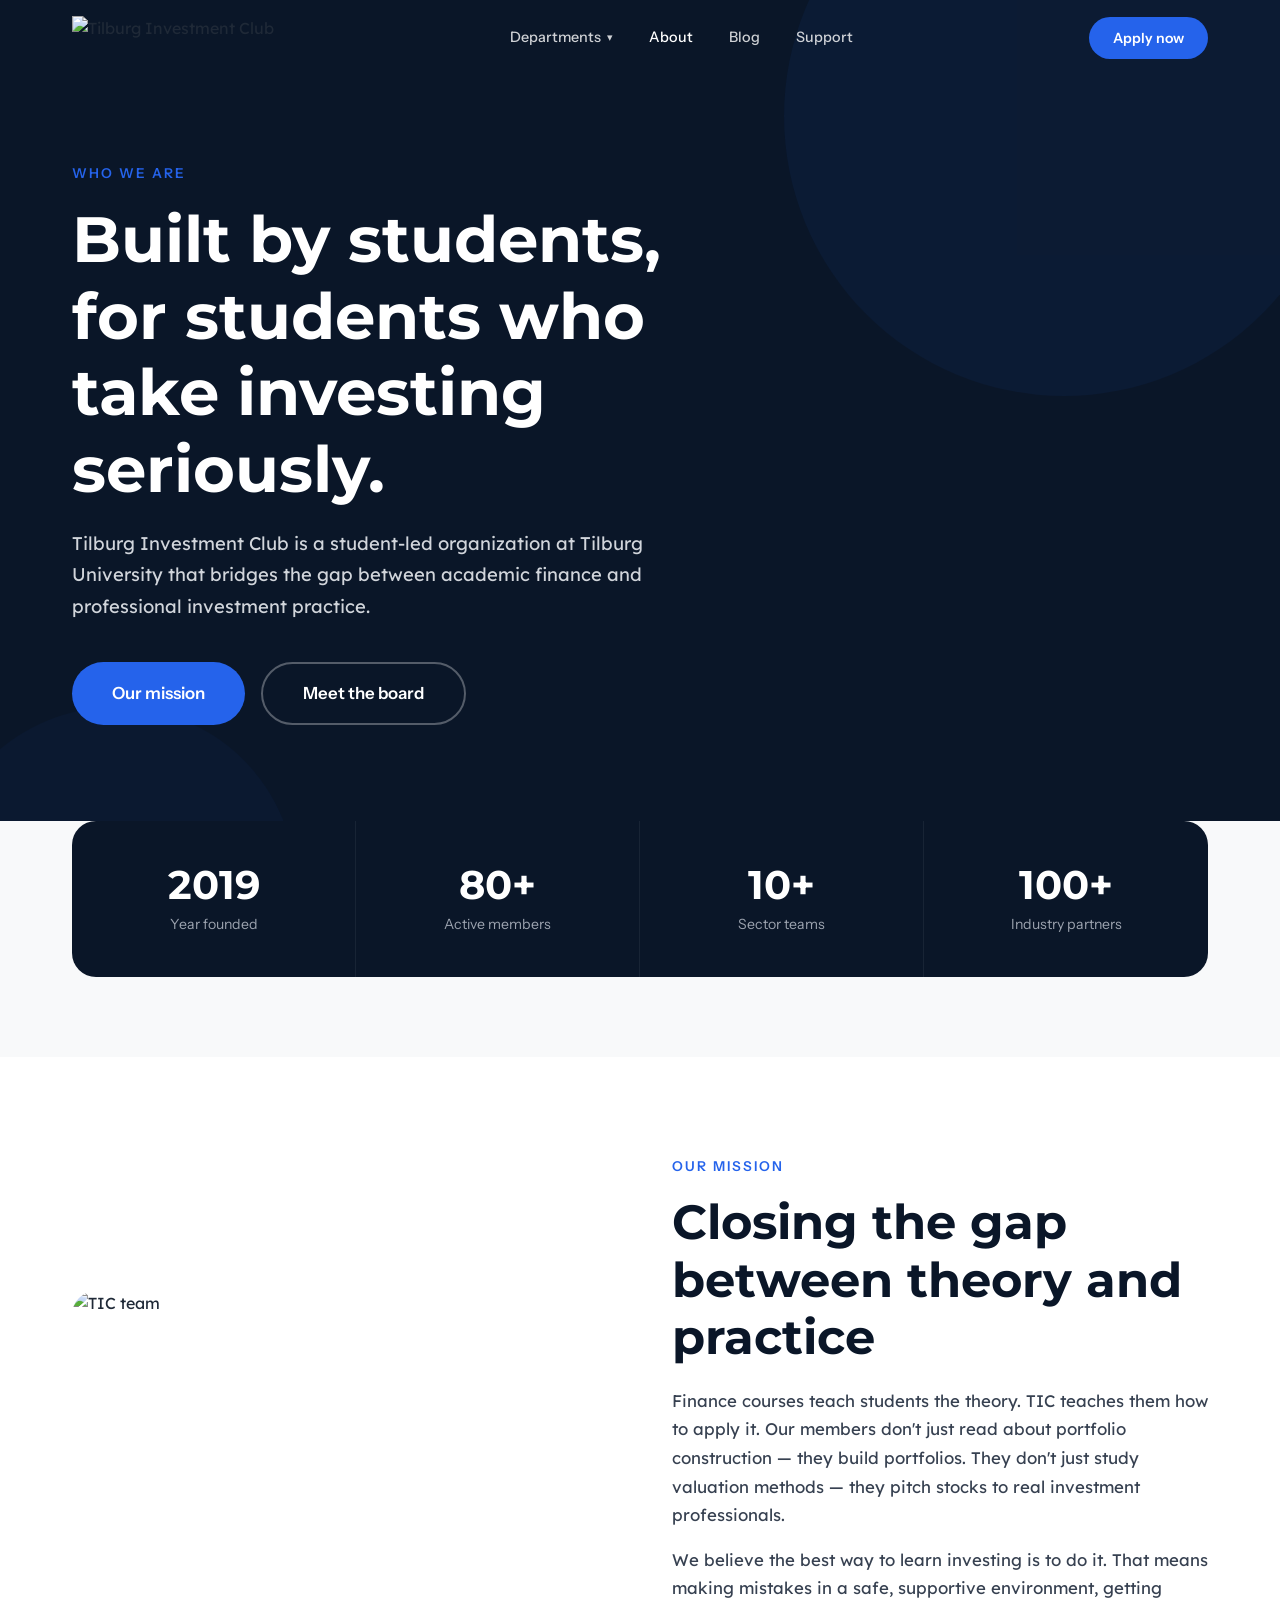
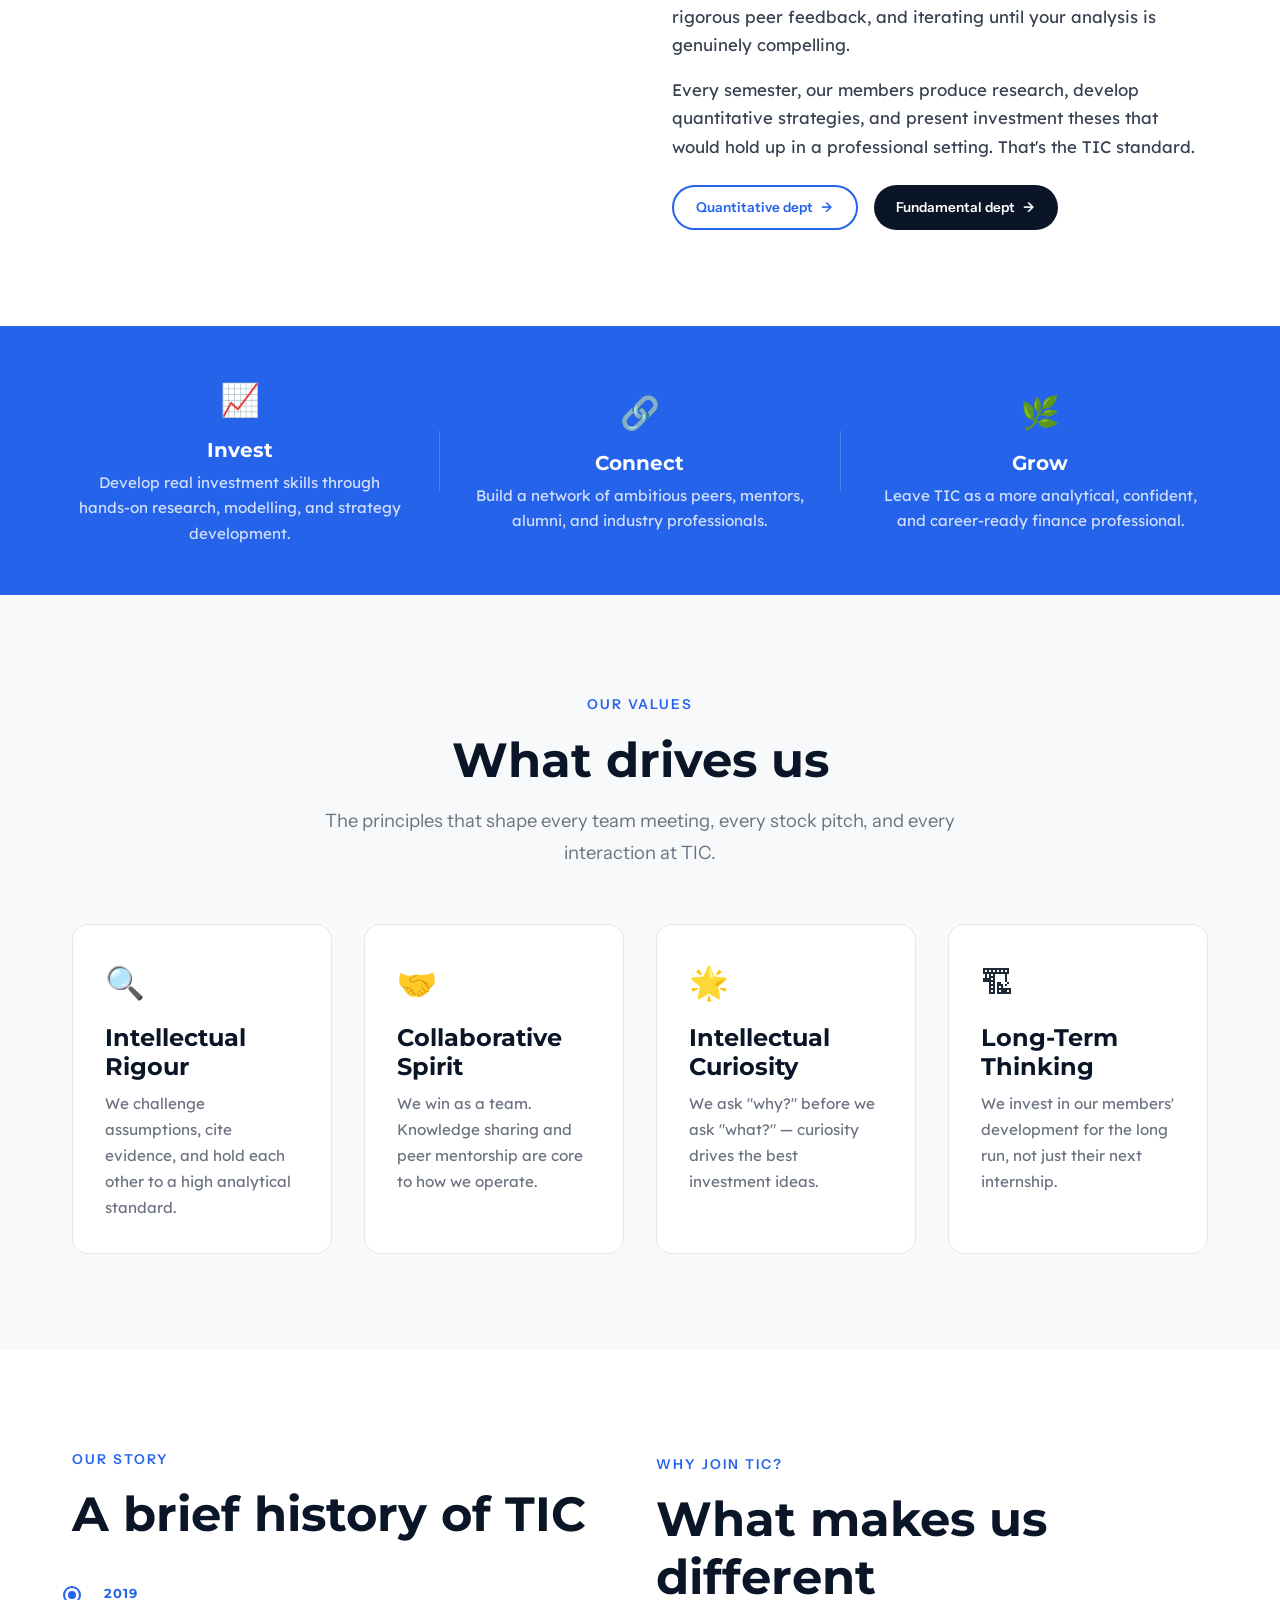
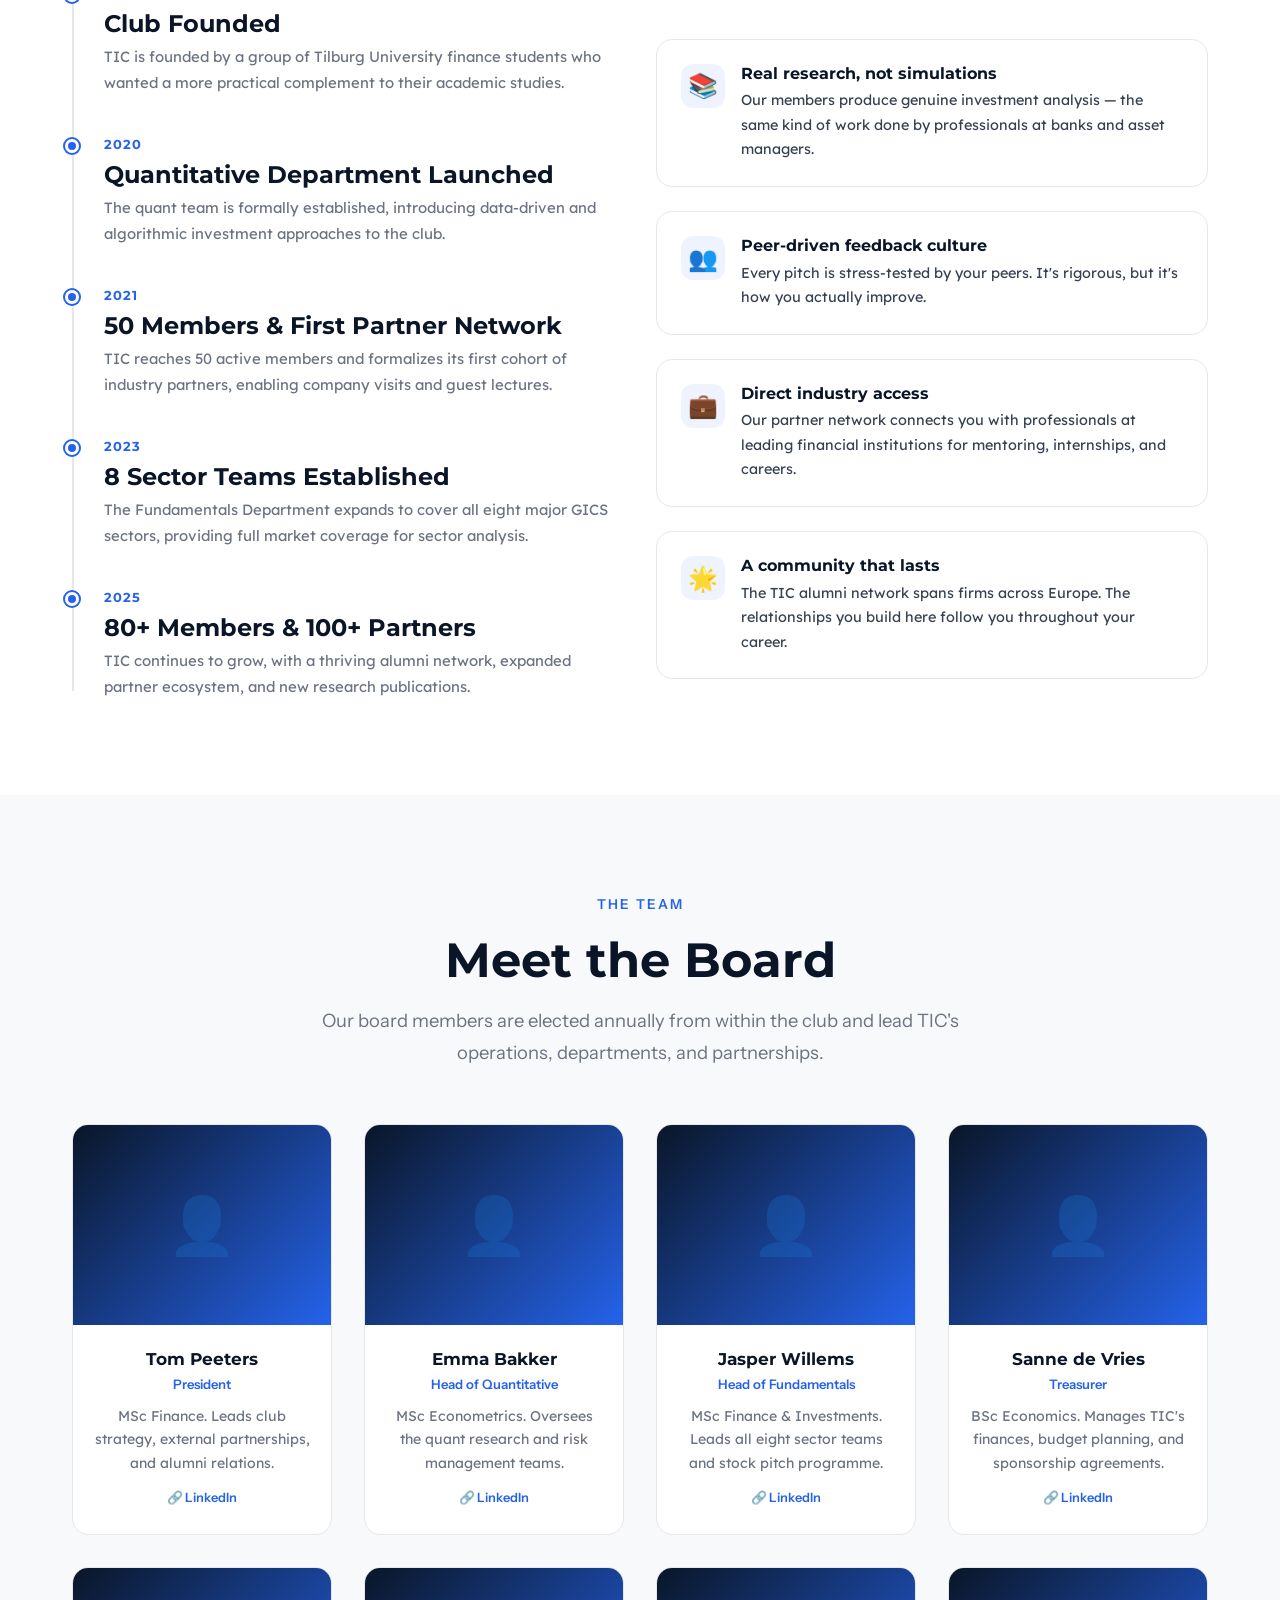
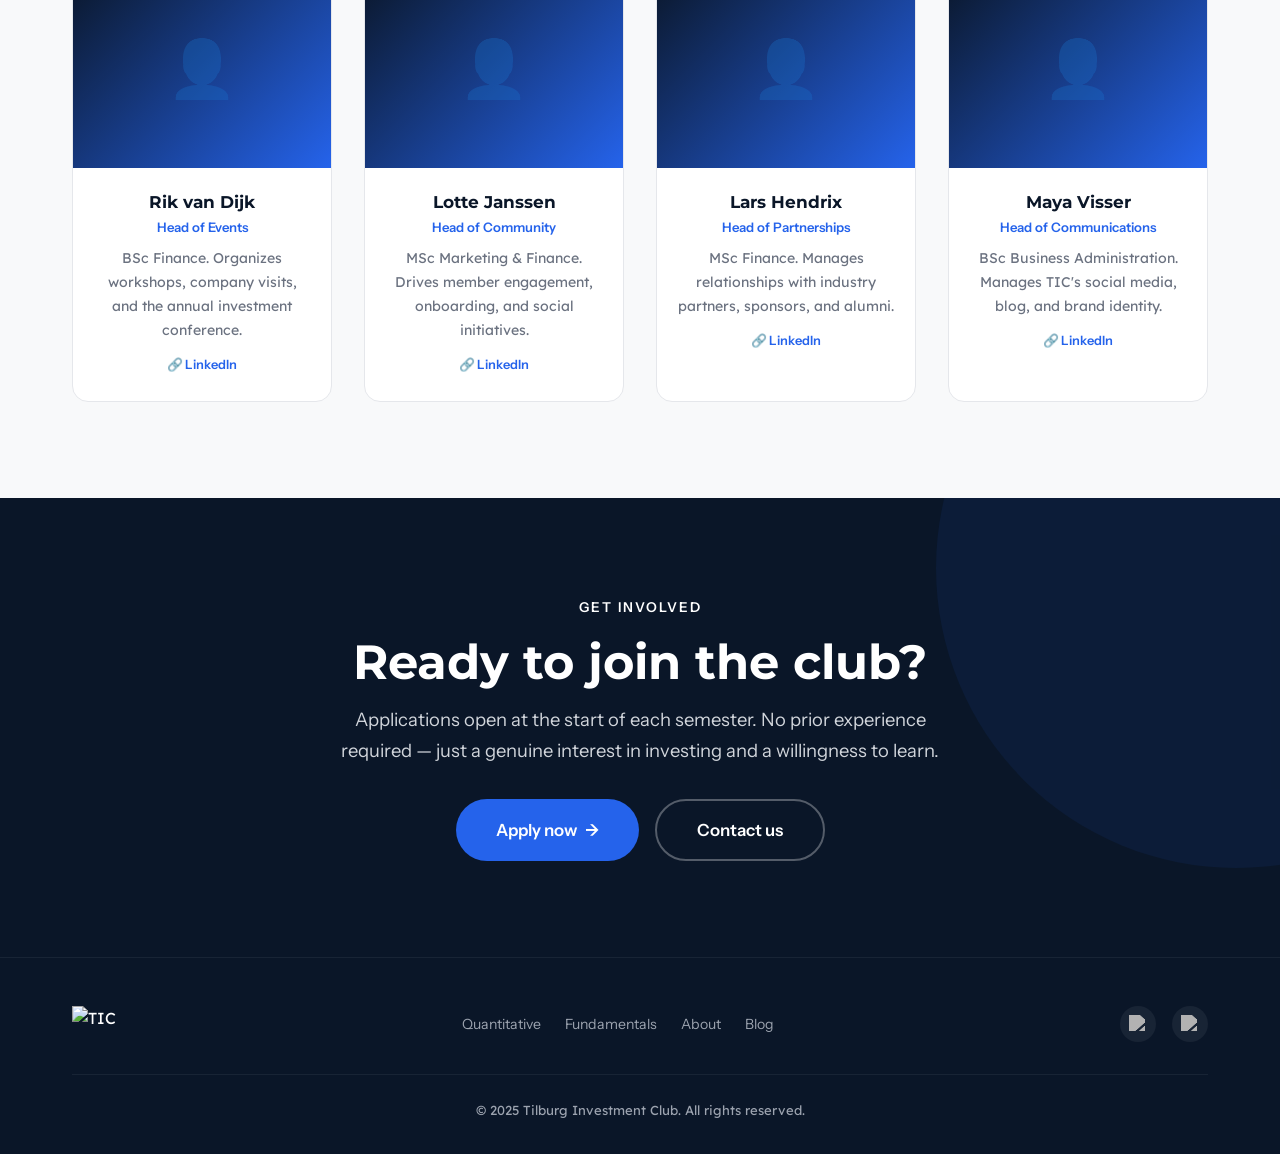
==== commit 7fb4ac2e: "Fix mission strip grid layout on about page The mission-grid used repeat(3, 1fr) but had 5 children " ====
--- a/about.html
+++ b/about.html
@@ -44,8 +44,9 @@
     }
     .mission-grid {
       display: grid;
-      grid-template-columns: repeat(3, 1fr);
+      grid-template-columns: 1fr auto 1fr auto 1fr;
       gap: 2rem;
+      align-items: center;
     }
     .mission-item {
       text-align: center;
@@ -61,7 +62,9 @@
     }
     .mission-divider {
       width: 1px;
+      height: 60px;
       background: rgba(255,255,255,0.2);
+      justify-self: center;
     }
 
     /* Values */
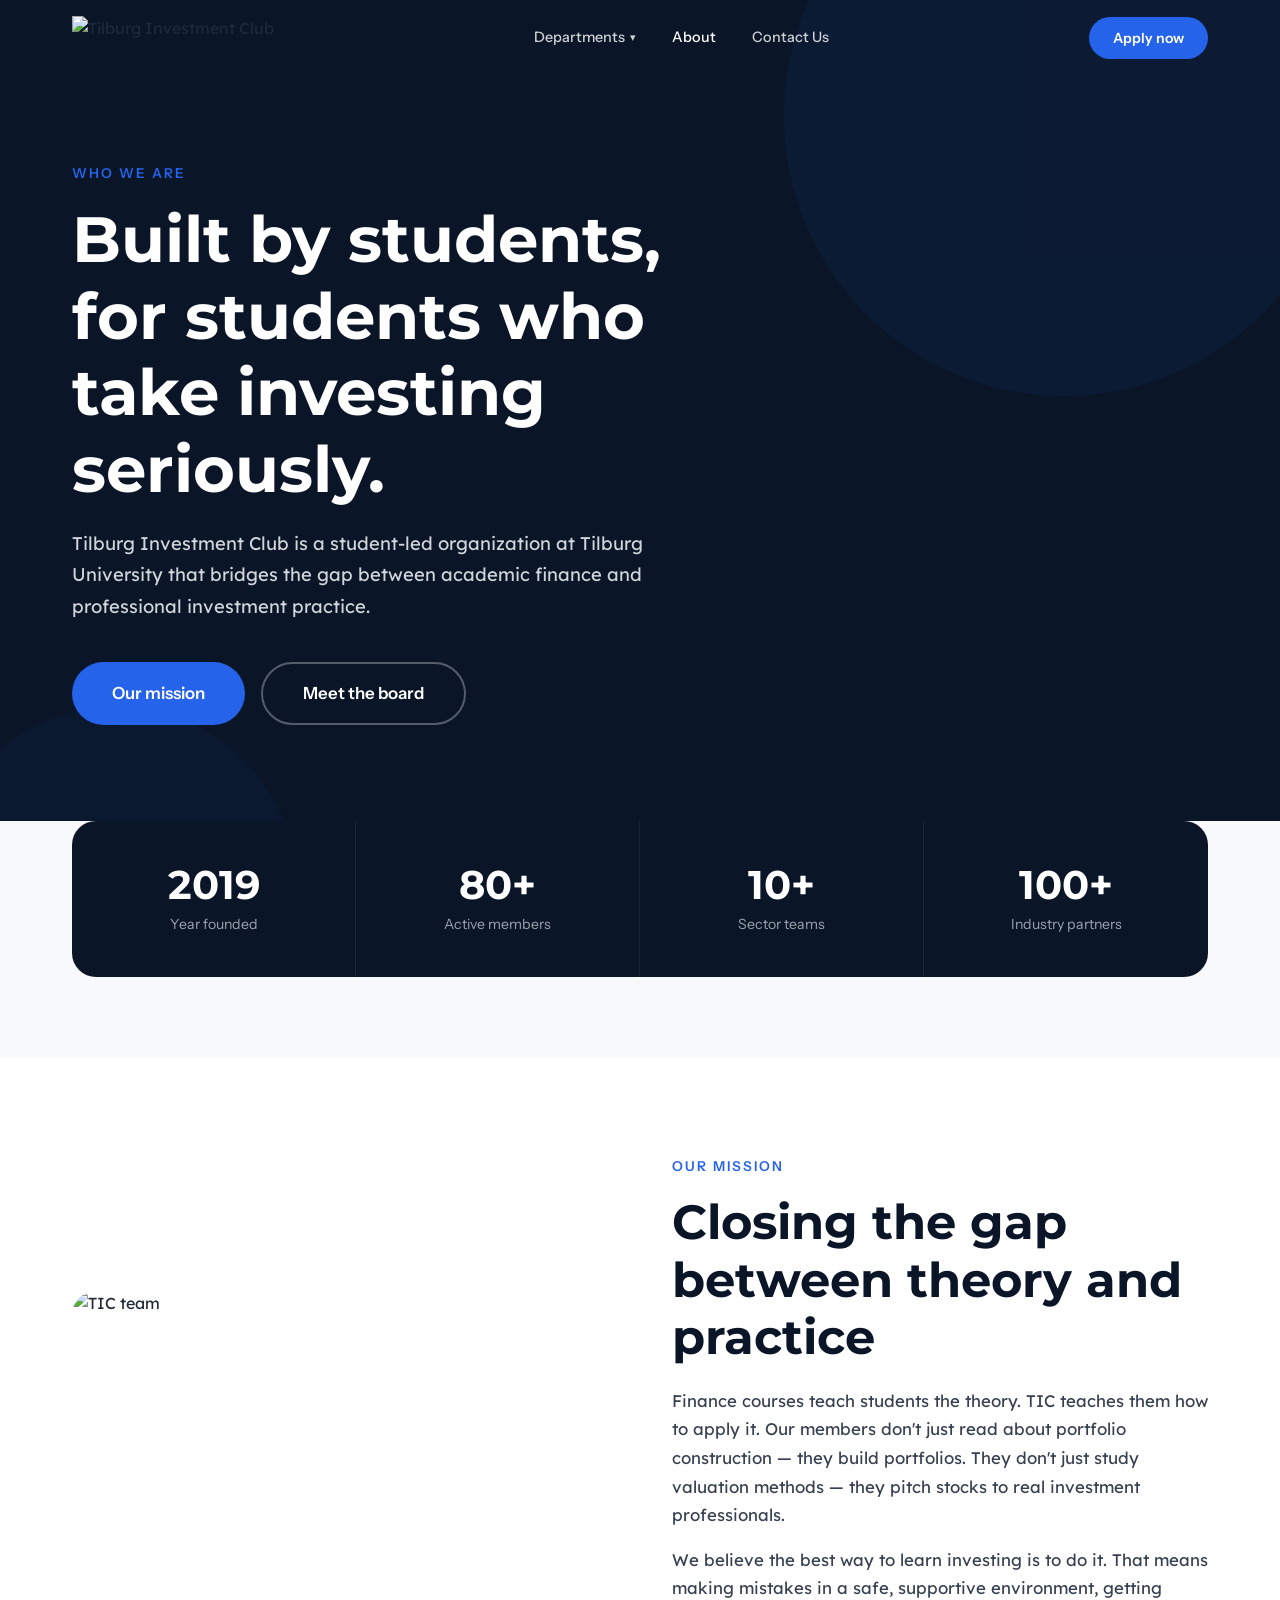
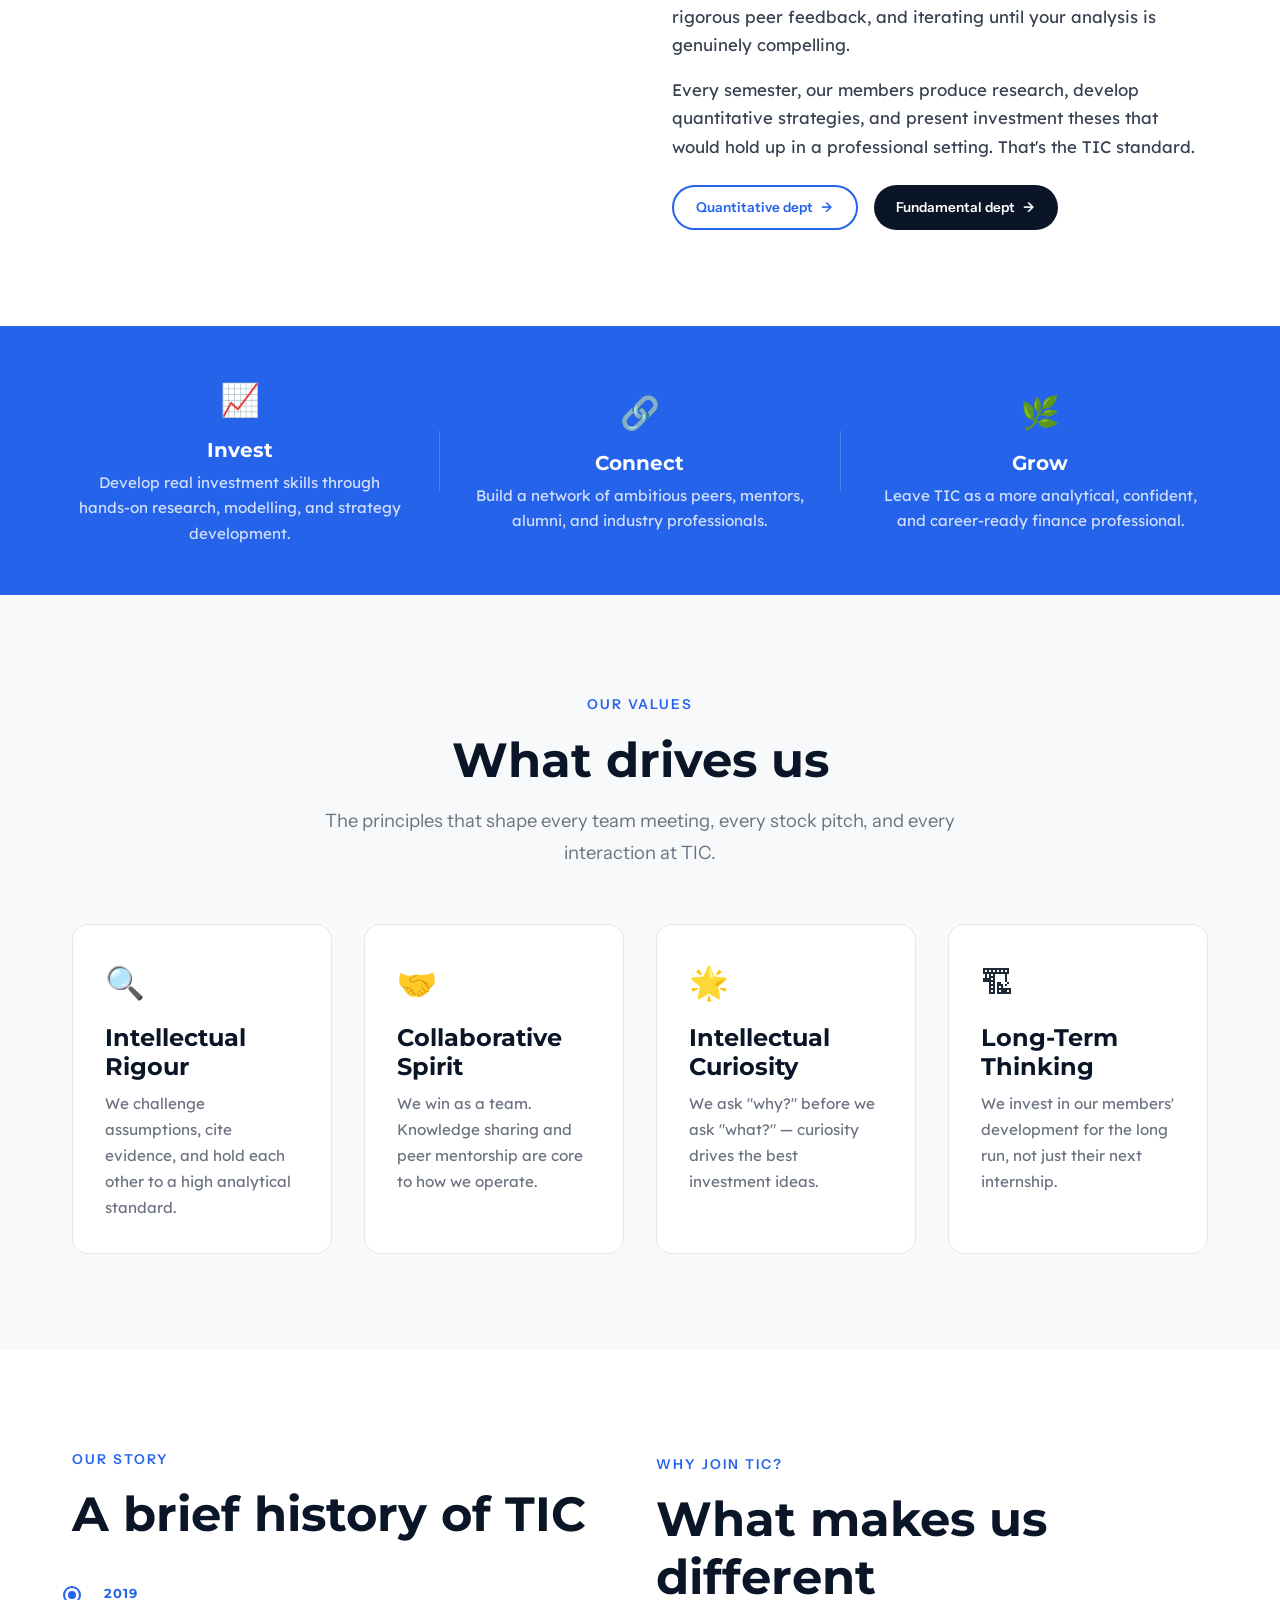
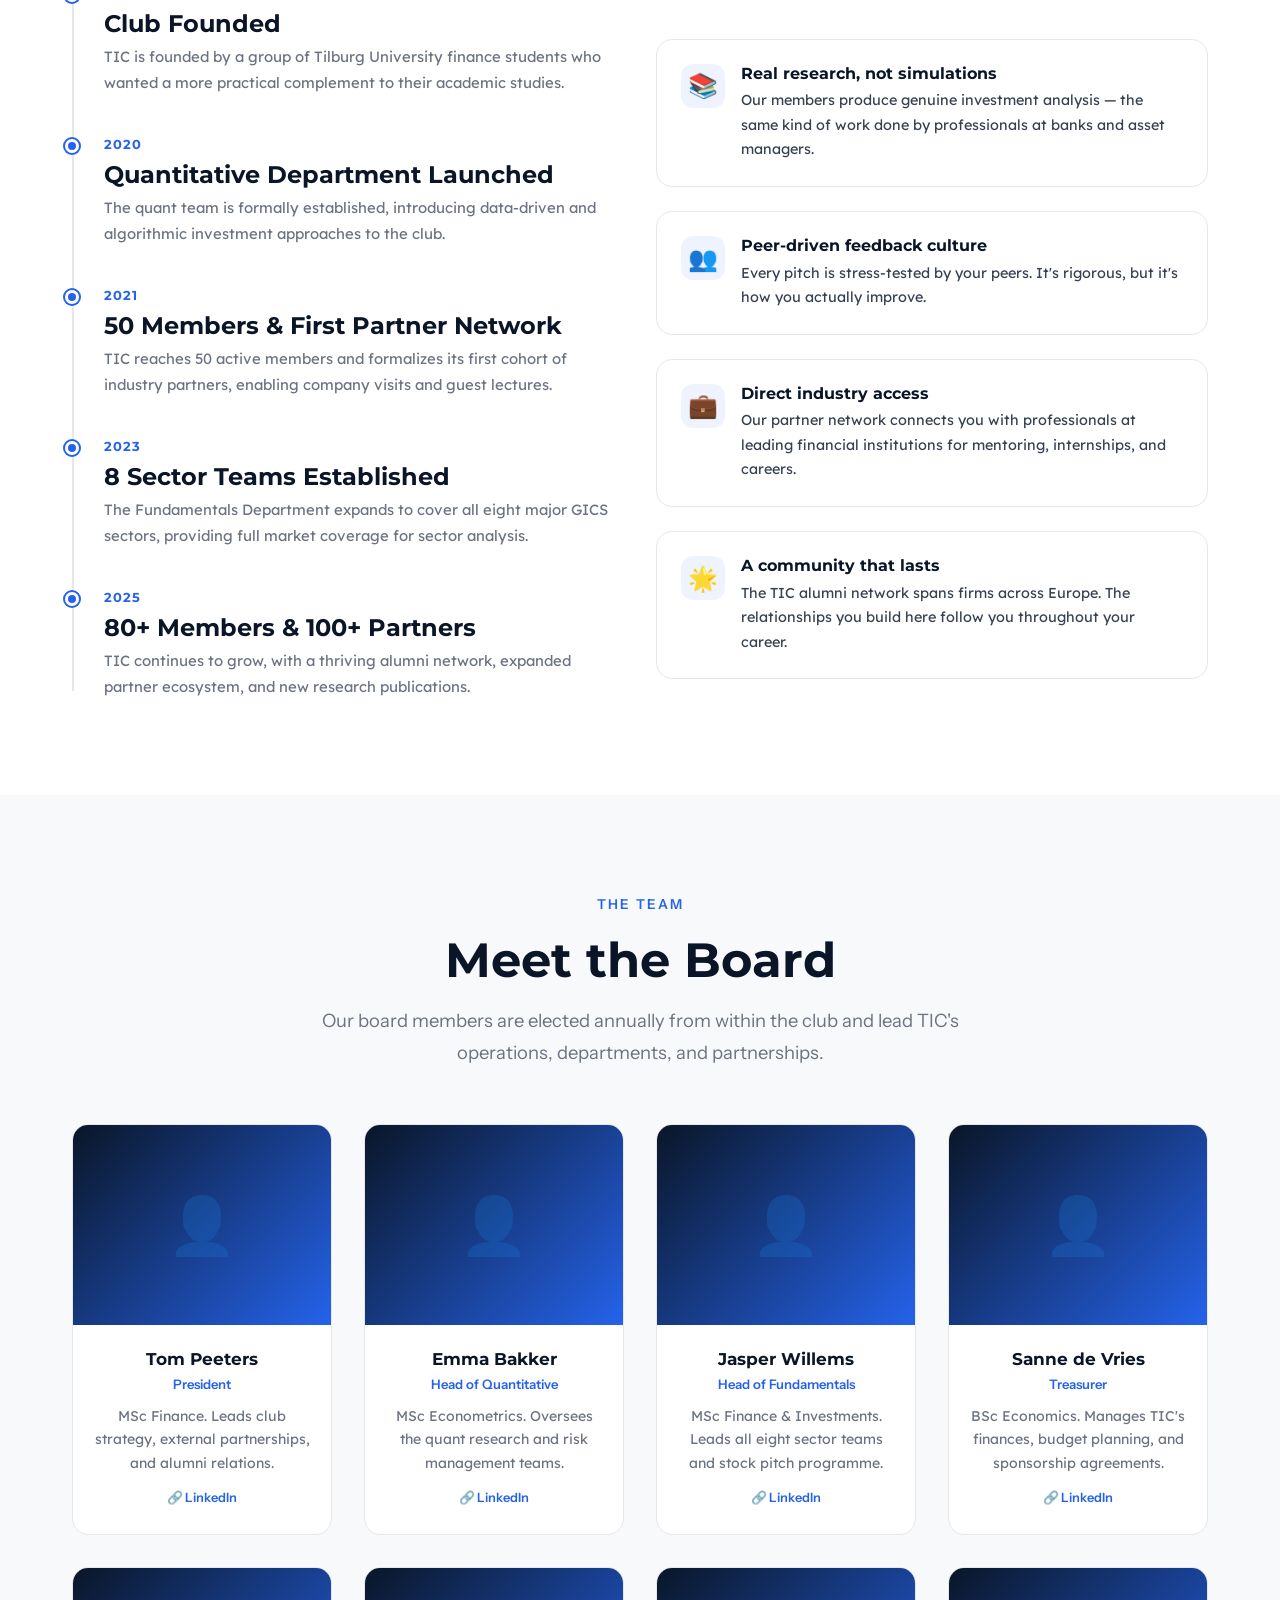
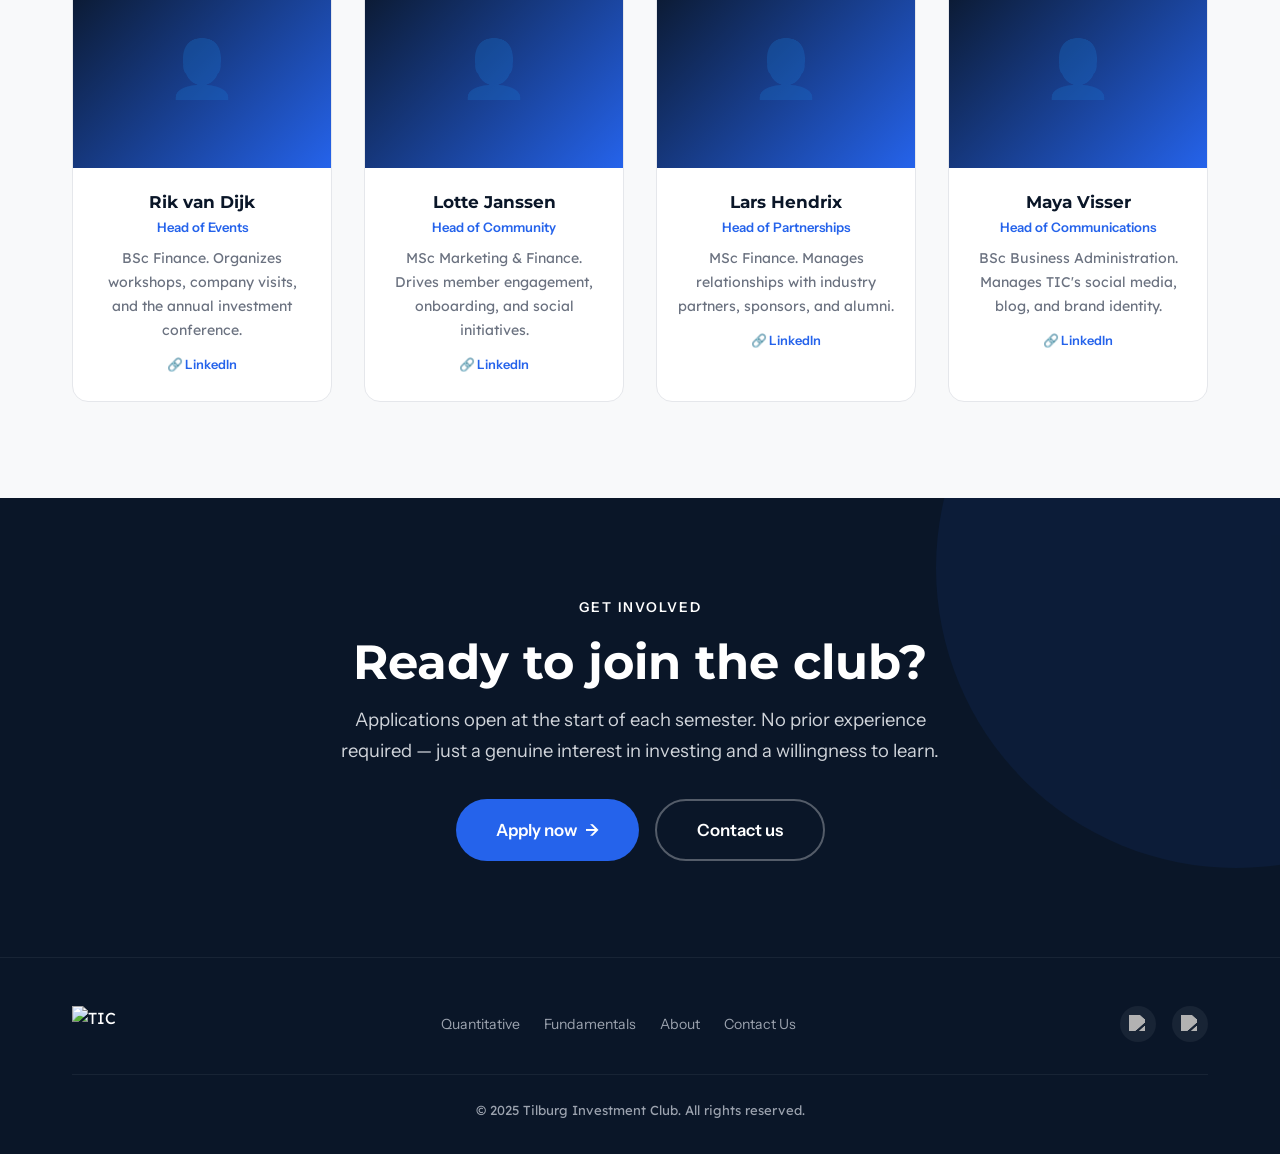
==== commit 020c857b: "updates" ====
--- a/about.html
+++ b/about.html
@@ -264,8 +264,7 @@
           </div>
         </li>
         <li class="nav-item"><a href="about.html" class="nav-link" style="color:#fff;">About</a></li>
-        <li class="nav-item"><a href="blog.html" class="nav-link">Blog</a></li>
-        <li class="nav-item"><a href="#" class="nav-link">Support</a></li>
+        <li class="nav-item"><a href="contact.html" class="nav-link">Contact Us</a></li>
       </ul>
       <div class="nav-actions"><a href="#" class="btn-apply">Apply now</a></div>
       <div class="nav-toggle"><span></span><span></span><span></span></div>
@@ -586,7 +585,7 @@
           <a href="quantitative.html">Quantitative</a>
           <a href="fundamentals.html">Fundamentals</a>
           <a href="about.html">About</a>
-          <a href="blog.html">Blog</a>
+          <a href="contact.html">Contact Us</a>
         </div>
         <div class="footer-social">
           <a href="https://www.linkedin.com/company/tilburg-investment-club" target="_blank" rel="noopener">
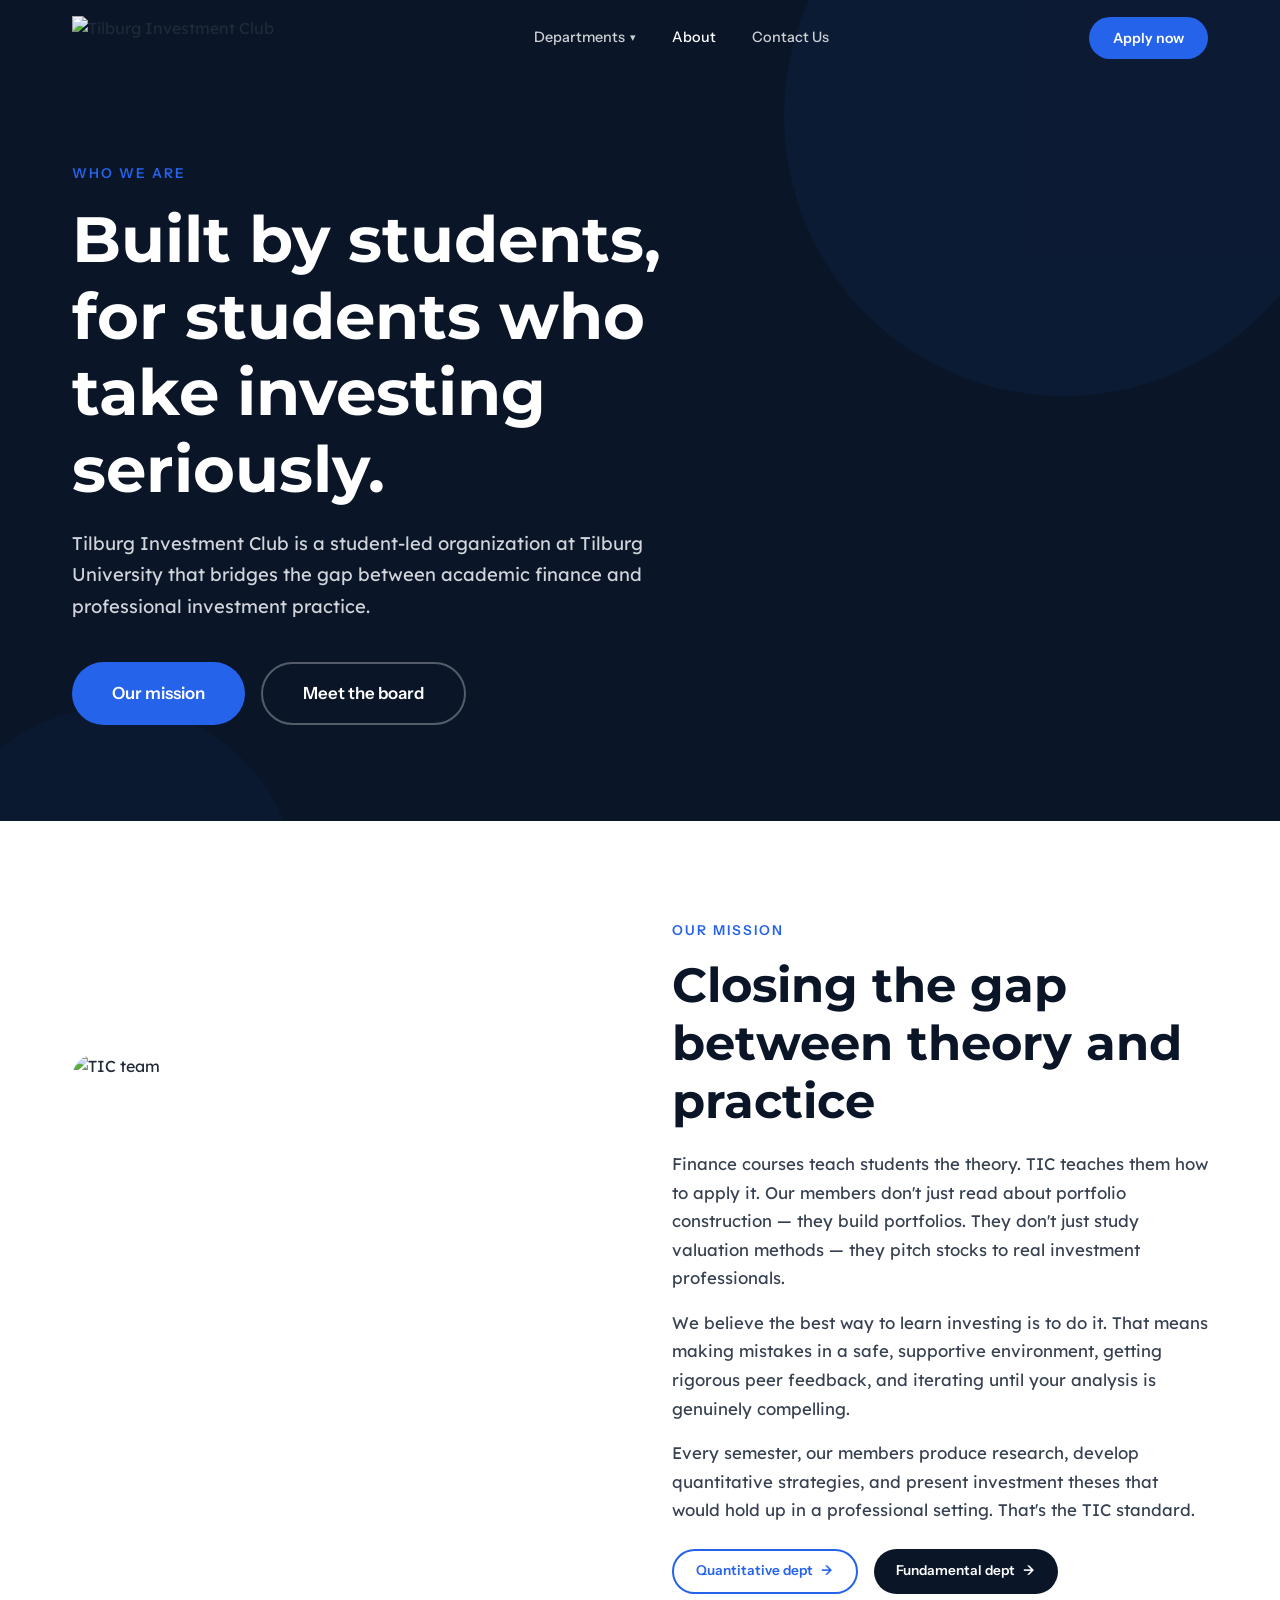
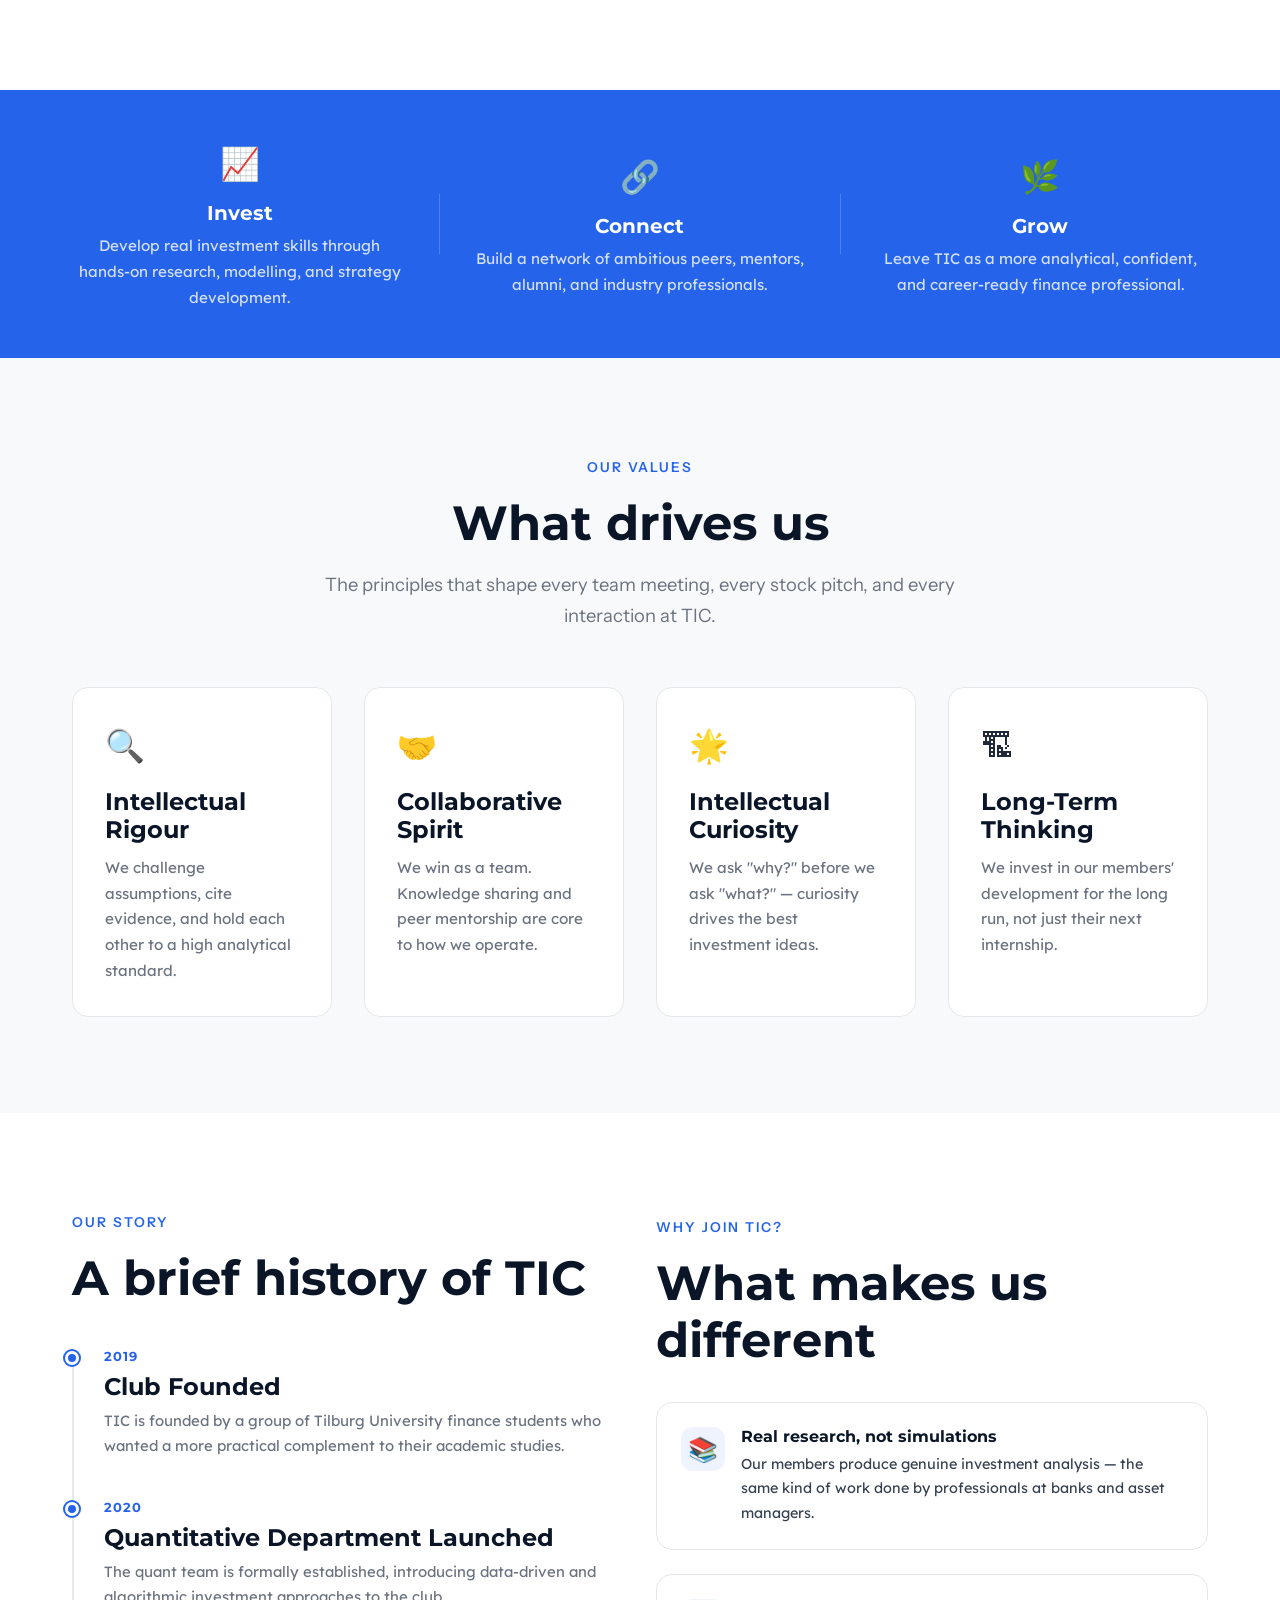
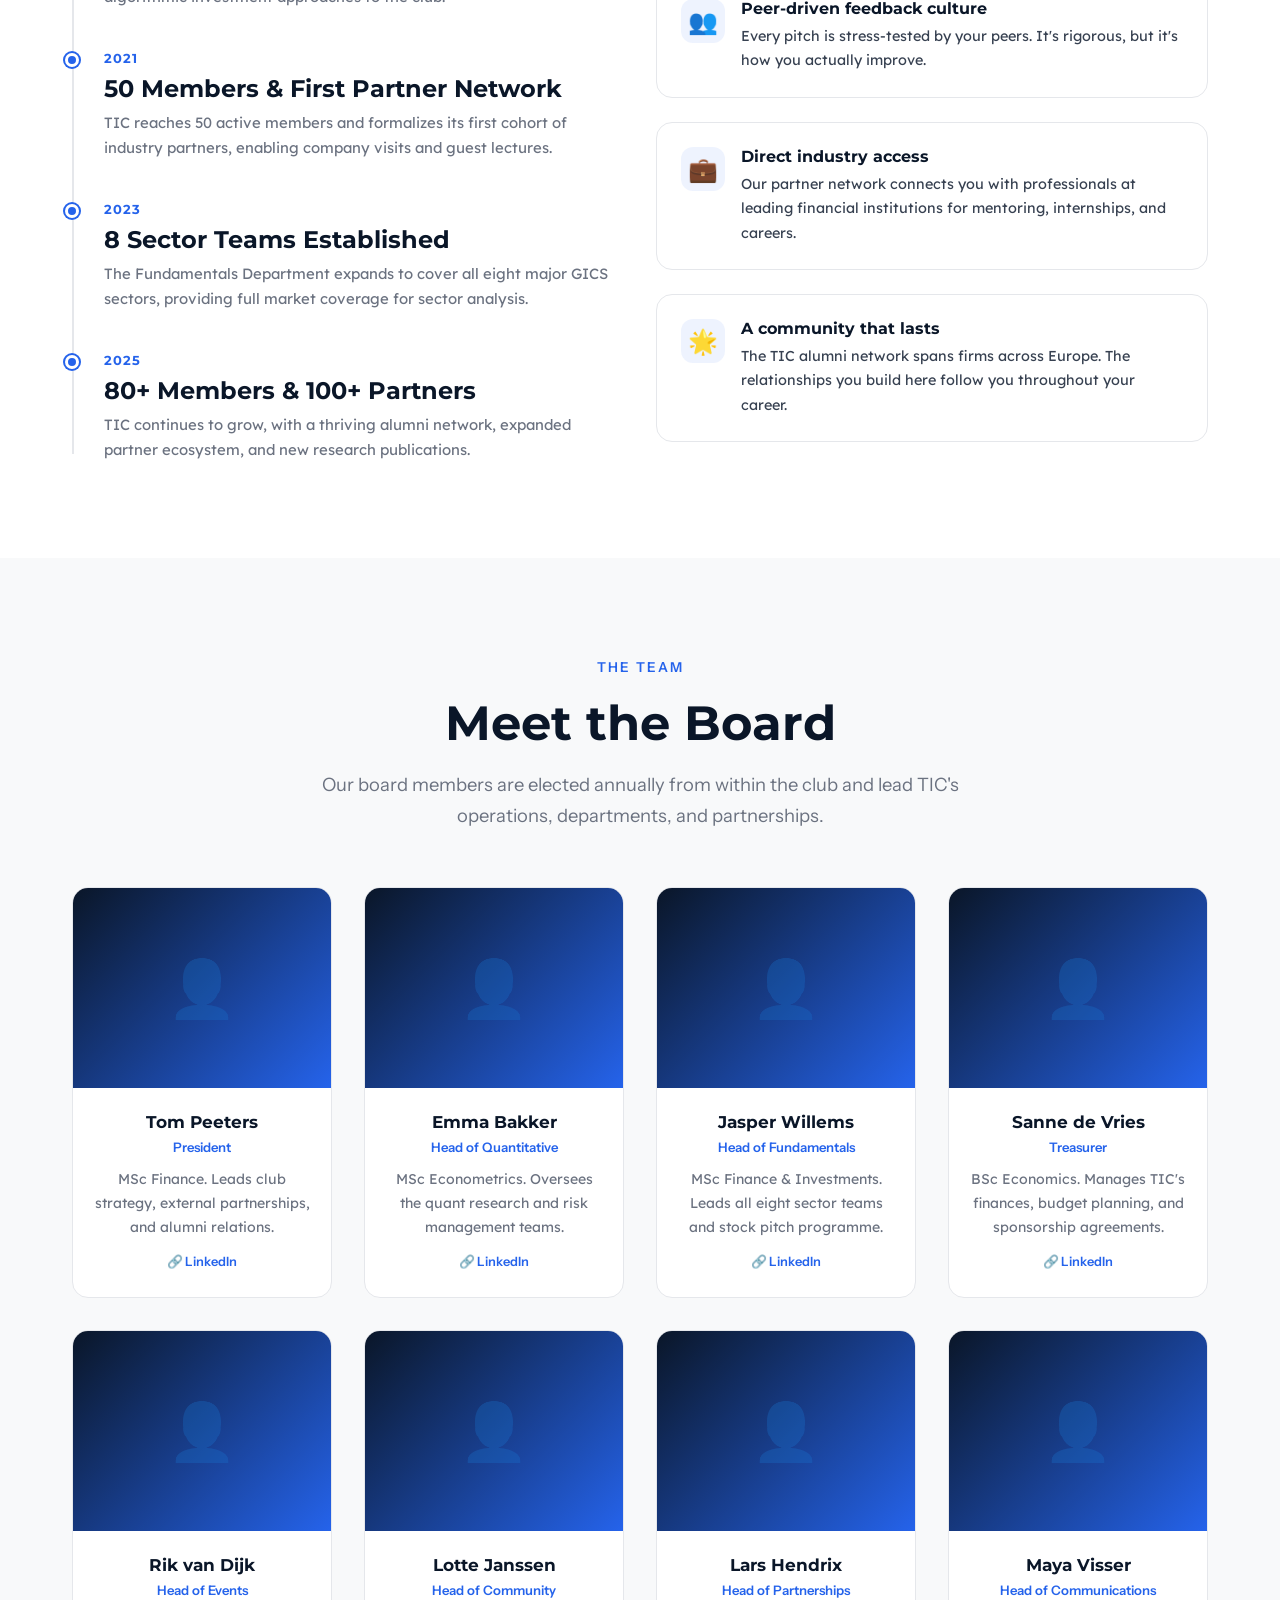
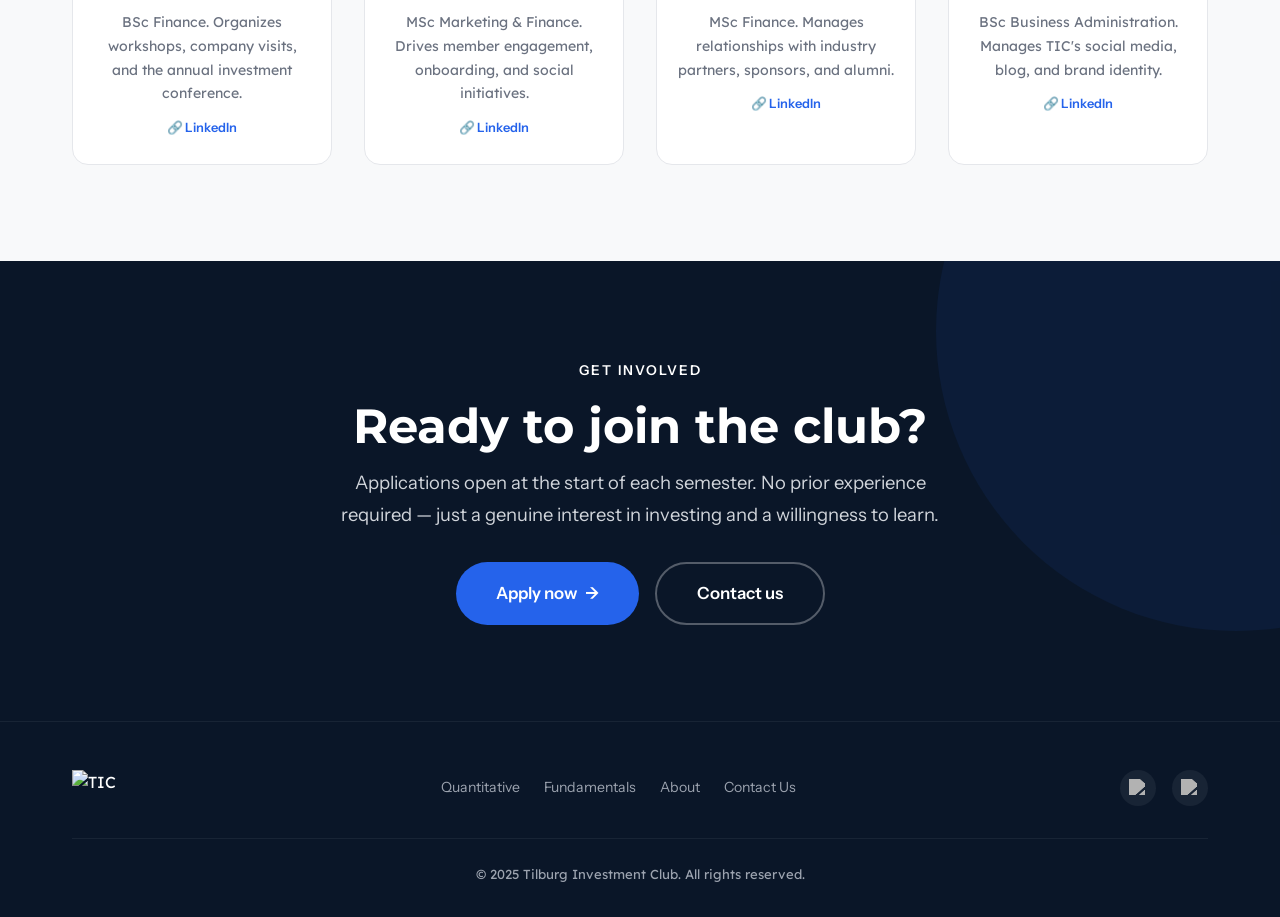
==== commit 87a96163: "changes to contact sand about page" ====
--- a/about.html
+++ b/about.html
@@ -284,29 +284,6 @@
     </div>
   </section>
 
-  <!-- Stats row -->
-  <section style="padding: 0 0 5rem; background: var(--color-off-white);">
-    <div class="container">
-      <div class="stats-row">
-        <div class="stat-cell">
-          <h2>2019</h2>
-          <p>Year founded</p>
-        </div>
-        <div class="stat-cell">
-          <h2>80+</h2>
-          <p>Active members</p>
-        </div>
-        <div class="stat-cell">
-          <h2>10+</h2>
-          <p>Sector teams</p>
-        </div>
-        <div class="stat-cell">
-          <h2>100+</h2>
-          <p>Industry partners</p>
-        </div>
-      </div>
-    </div>
-  </section>
 
   <!-- Mission -->
   <section id="mission" class="section">
